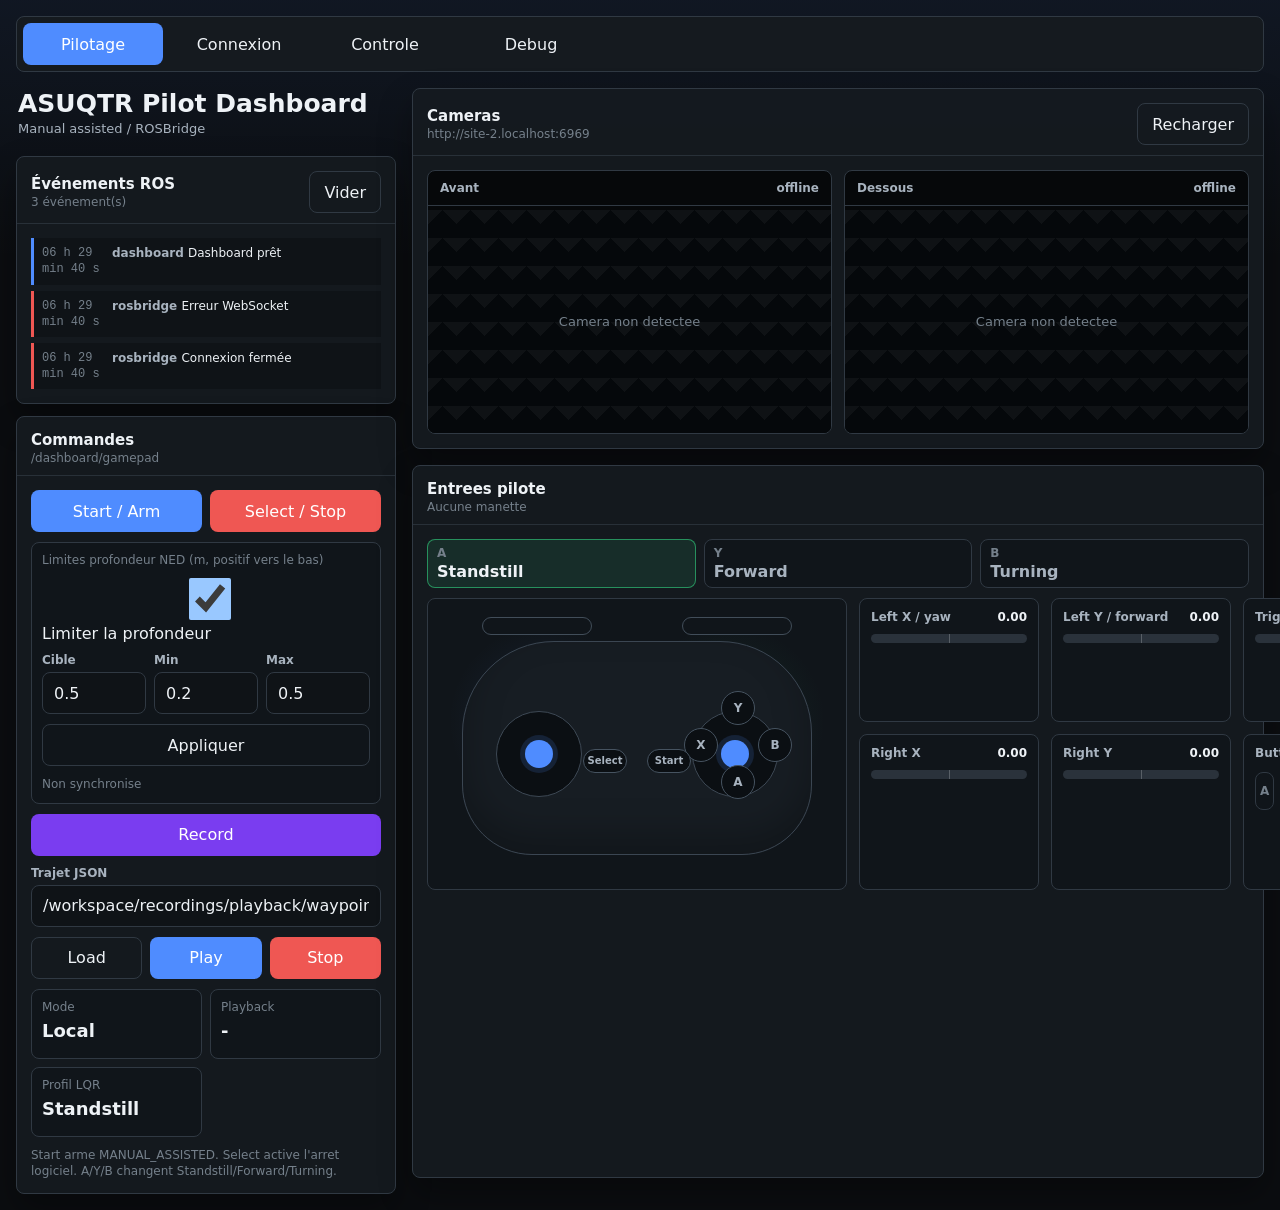
==== workspace/packages/sub_hardware/web/manual_assisted_dashboard.html @ 18030407 "Persist playback recordings outside tmp" ====
<!doctype html>
<html lang="fr">
<head>
  <meta charset="utf-8">
  <meta name="viewport" content="width=device-width, initial-scale=1">
  <title>ASUQTR Pilot Dashboard</title>
  <style>
    :root {
      color-scheme: dark;
      --bg: #0b0d10;
      --surface: #151a1f;
      --surface-2: #1d242b;
      --line: #303943;
      --text: #eef2f6;
      --muted: #a8b3bf;
      --quiet: #75808b;
      --blue: #4f8cff;
      --green: #31c67a;
      --amber: #f1b84b;
      --red: #ef5753;
      --shadow: 0 16px 34px rgba(0, 0, 0, 0.32);
      font-family: Inter, ui-sans-serif, system-ui, -apple-system, BlinkMacSystemFont, "Segoe UI", Arial, sans-serif;
      background: var(--bg);
      color: var(--text);
    }

    * {
      box-sizing: border-box;
    }

    body {
      min-height: 100vh;
      margin: 0;
      background:
        linear-gradient(180deg, rgba(79, 140, 255, 0.08), transparent 260px),
        var(--bg);
    }

    button,
    input {
      font: inherit;
    }

    button {
      min-height: 42px;
      border: 1px solid transparent;
      border-radius: 8px;
      padding: 0 14px;
      color: var(--text);
      background: var(--surface-2);
      cursor: pointer;
    }

    button:hover {
      border-color: #4b5967;
      background: #26303a;
    }

    button:disabled {
      cursor: not-allowed;
      opacity: 0.55;
    }

    .primary {
      background: var(--blue);
      color: #fff;
    }

    .primary:hover {
      border-color: #7aaaed;
      background: #659cff;
    }

    .danger {
      background: var(--red);
      color: #fff;
    }

    .danger:hover {
      border-color: #ffaaa7;
      background: #ff6864;
    }

    .recording {
      background: #7a3df0;
      color: #fff;
    }

    .recording:hover {
      border-color: #b79aff;
      background: #8752f3;
    }

    .recording.active {
      border-color: #ffd27a;
      background: var(--amber);
      color: #1b1303;
    }

    .ghost {
      background: transparent;
      border-color: var(--line);
    }

    input {
      width: 100%;
      min-height: 42px;
      border: 1px solid var(--line);
      border-radius: 8px;
      padding: 0 11px;
      color: var(--text);
      background: #0f1317;
      outline: none;
    }

    input:focus {
      border-color: var(--blue);
      box-shadow: 0 0 0 3px rgba(79, 140, 255, 0.18);
    }

    .app {
      display: grid;
      grid-template-columns: minmax(320px, 380px) minmax(0, 1fr);
      gap: 16px;
      min-height: 100vh;
      padding: 16px;
    }

    .tab-nav {
      grid-column: 1 / -1;
      display: flex;
      gap: 6px;
      padding: 6px;
      border: 1px solid var(--line);
      border-radius: 8px;
      background: var(--surface);
    }

    .tab-nav button {
      min-width: 140px;
      background: transparent;
    }

    .tab-nav button.active {
      background: var(--blue);
      color: #fff;
    }

    [data-dashboard-tab].tab-hidden {
      display: none;
    }

    .matrix-grid {
      display: grid;
      grid-template-columns: repeat(4, minmax(120px, 1fr));
      gap: 8px;
    }

    .matrix-grid .field input {
      min-height: 38px;
    }

    .segmented {
      display: grid;
      grid-template-columns: repeat(2, minmax(0, 1fr));
      gap: 4px;
      padding: 4px;
      border: 1px solid var(--line);
      border-radius: 8px;
      background: #0f1317;
    }

    .segmented.three {
      grid-template-columns: repeat(3, minmax(0, 1fr));
    }

    .segmented button {
      min-height: 38px;
      background: transparent;
    }

    .segmented button.active {
      background: var(--blue);
      color: #fff;
    }

    .sidebar,
    .main {
      min-width: 0;
    }

    .sidebar {
      display: grid;
      align-content: start;
      gap: 12px;
    }

    .main {
      display: grid;
      grid-template-rows: auto minmax(300px, 1fr) auto;
      gap: 16px;
    }

    .panel {
      border: 1px solid var(--line);
      border-radius: 8px;
      background: rgba(21, 26, 31, 0.94);
      box-shadow: var(--shadow);
    }

    .panel-header {
      display: flex;
      align-items: center;
      justify-content: space-between;
      gap: 12px;
      min-height: 54px;
      padding: 14px 14px 10px;
      border-bottom: 1px solid rgba(48, 57, 67, 0.72);
    }

    .panel-title {
      margin: 0;
      font-size: 15px;
      font-weight: 750;
      letter-spacing: 0;
    }

    .panel-kicker {
      margin: 2px 0 0;
      color: var(--quiet);
      font-size: 12px;
    }

    .panel-body {
      padding: 14px;
    }

    .brand {
      display: grid;
      gap: 4px;
      padding: 3px 2px 8px;
    }

    .brand h1 {
      margin: 0;
      font-size: 25px;
      line-height: 1.05;
      letter-spacing: 0;
    }

    .brand .sub {
      color: var(--muted);
      font-size: 13px;
    }

    .status-grid {
      display: grid;
      grid-template-columns: repeat(3, minmax(0, 1fr));
      gap: 8px;
    }

    .status-card {
      min-height: 76px;
      border: 1px solid var(--line);
      border-radius: 8px;
      padding: 10px;
      background: #10151a;
    }

    .status-label {
      color: var(--quiet);
      font-size: 12px;
    }

    .status-value {
      display: flex;
      align-items: center;
      gap: 8px;
      margin-top: 8px;
      font-size: 14px;
      font-weight: 720;
      min-width: 0;
    }

    .dot {
      width: 10px;
      height: 10px;
      flex: 0 0 auto;
      border-radius: 50%;
      background: var(--quiet);
      box-shadow: 0 0 0 4px rgba(117, 128, 139, 0.14);
    }

    .dot.ok {
      background: var(--green);
      box-shadow: 0 0 0 4px rgba(49, 198, 122, 0.15);
    }

    .dot.warn {
      background: var(--amber);
      box-shadow: 0 0 0 4px rgba(241, 184, 75, 0.15);
    }

    .dot.bad {
      background: var(--red);
      box-shadow: 0 0 0 4px rgba(239, 87, 83, 0.15);
    }

    .field-grid {
      display: grid;
      gap: 10px;
    }

    .field label {
      display: block;
      margin-bottom: 5px;
      color: var(--muted);
      font-size: 12px;
      font-weight: 680;
    }

    .button-row {
      display: grid;
      grid-template-columns: repeat(2, minmax(0, 1fr));
      gap: 8px;
    }

    .button-row.three {
      grid-template-columns: repeat(3, minmax(0, 1fr));
    }

    .readout-grid {
      display: grid;
      grid-template-columns: repeat(2, minmax(0, 1fr));
      gap: 8px;
    }

    .metric {
      min-height: 70px;
      border: 1px solid var(--line);
      border-radius: 8px;
      padding: 10px;
      background: #10151a;
    }

    .metric-label {
      color: var(--quiet);
      font-size: 12px;
    }

    .metric-value {
      margin-top: 6px;
      font-size: 18px;
      font-weight: 760;
      white-space: nowrap;
      overflow: hidden;
      text-overflow: ellipsis;
    }

    .profile-map {
      display: grid;
      grid-template-columns: repeat(3, minmax(0, 1fr));
      gap: 8px;
    }

    .pilot-profile-map {
      margin-bottom: 10px;
    }

    .profile-chip {
      border: 1px solid var(--line);
      border-radius: 8px;
      padding: 6px 9px;
      background: #10151a;
      color: var(--muted);
      font-weight: 720;
      min-height: 40px;
    }

    .profile-chip span {
      display: block;
      color: var(--quiet);
      font-size: 12px;
      font-weight: 680;
      margin-bottom: 2px;
    }

    .profile-chip.active {
      border-color: rgba(49, 198, 122, 0.65);
      background: rgba(49, 198, 122, 0.12);
      color: var(--text);
    }

    .telemetry-grid {
      display: grid;
      grid-template-columns: repeat(3, minmax(150px, 1fr));
      gap: 8px;
    }

    .telemetry-value {
      margin-top: 6px;
      font-family: ui-monospace, SFMono-Regular, Menlo, Consolas, monospace;
      font-size: 15px;
      font-weight: 720;
      white-space: nowrap;
    }

    .topic-table {
      width: 100%;
      border-collapse: collapse;
      font-size: 13px;
    }

    .topic-table th,
    .topic-table td {
      padding: 9px 8px;
      border-bottom: 1px solid var(--line);
      text-align: left;
    }

    .topic-table th {
      color: var(--quiet);
      font-size: 11px;
      font-weight: 700;
      text-transform: uppercase;
    }

    .topic-table td:last-child,
    .topic-table th:last-child {
      text-align: right;
    }

    .thruster-grid {
      display: grid;
      grid-template-columns: repeat(4, minmax(120px, 1fr));
      gap: 8px;
    }

    .thruster-value {
      color: var(--text);
      font-family: ui-monospace, SFMono-Regular, Menlo, Consolas, monospace;
      font-size: 16px;
      font-weight: 750;
    }

    .event-log {
      display: grid;
      gap: 6px;
      max-height: 280px;
      margin: 0;
      padding: 0;
      overflow-y: auto;
      list-style: none;
    }

    .event-item {
      display: grid;
      grid-template-columns: 62px minmax(0, 1fr);
      gap: 8px;
      padding: 7px 8px;
      border-left: 3px solid var(--line);
      background: #0f1317;
      font-size: 12px;
      line-height: 1.35;
    }

    .event-item.info {
      border-left-color: var(--blue);
    }

    .event-item.ok {
      border-left-color: var(--green);
    }

    .event-item.warn {
      border-left-color: var(--amber);
    }

    .event-item.error {
      border-left-color: var(--red);
    }

    .event-time {
      color: var(--quiet);
      font-family: ui-monospace, SFMono-Regular, Menlo, Consolas, monospace;
    }

    .event-source {
      color: var(--muted);
      font-weight: 700;
    }

    .camera-grid {
      display: grid;
      grid-template-columns: repeat(2, minmax(260px, 1fr));
      gap: 12px;
      min-height: 0;
    }

    .camera {
      position: relative;
      display: grid;
      grid-template-rows: auto auto;
      min-height: 0;
      border: 1px solid var(--line);
      border-radius: 8px;
      overflow: hidden;
      background: #06080a;
    }

    .camera-title {
      display: flex;
      align-items: center;
      justify-content: space-between;
      gap: 12px;
      padding: 10px 12px;
      border-bottom: 1px solid var(--line);
      color: var(--muted);
      font-size: 12px;
      font-weight: 700;
    }

    .camera img {
      display: block;
      width: 100%;
      height: auto;
      aspect-ratio: 16 / 9;
      object-fit: contain;
      object-position: center;
      background: #040608;
    }

    .camera.offline img {
      visibility: hidden;
    }

    .camera-placeholder {
      position: absolute;
      left: 0;
      right: 0;
      bottom: 0;
      top: 39px;
      display: none;
      place-items: center;
      padding: 18px;
      color: var(--quiet);
      text-align: center;
      font-size: 13px;
      background:
        linear-gradient(135deg, rgba(255, 255, 255, 0.04) 25%, transparent 25%),
        linear-gradient(225deg, rgba(255, 255, 255, 0.04) 25%, transparent 25%),
        #05080b;
      background-size: 28px 28px;
    }

    .camera.offline .camera-placeholder {
      display: grid;
    }

    .control-grid {
      display: grid;
      grid-template-columns: repeat(3, minmax(180px, 1fr));
      gap: 12px;
    }

    .pilot-layout {
      display: grid;
      grid-template-columns: minmax(310px, 420px) minmax(0, 1fr);
      gap: 12px;
      align-items: stretch;
    }

    .gamepad-visual {
      position: relative;
      min-height: 292px;
      border: 1px solid var(--line);
      border-radius: 8px;
      background:
        radial-gradient(circle at 28% 42%, rgba(79, 140, 255, 0.1), transparent 28%),
        radial-gradient(circle at 72% 42%, rgba(49, 198, 122, 0.1), transparent 28%),
        #10151a;
      overflow: hidden;
    }

    .gamepad-shell {
      position: absolute;
      inset: 42px 34px 34px;
      border: 1px solid #3b4652;
      border-radius: 92px 92px 70px 70px;
      background: #171d23;
      box-shadow: inset 0 -18px 36px rgba(0, 0, 0, 0.25);
    }

    .stick {
      position: absolute;
      width: 86px;
      height: 86px;
      border: 1px solid #3d4854;
      border-radius: 50%;
      background: #0b0f13;
    }

    .stick.left {
      left: 68px;
      top: 112px;
    }

    .stick.right {
      right: 68px;
      top: 112px;
    }

    .stick-dot {
      position: absolute;
      left: 50%;
      top: 50%;
      width: 28px;
      height: 28px;
      margin: -14px 0 0 -14px;
      border-radius: 50%;
      background: var(--blue);
      box-shadow: 0 0 0 5px rgba(79, 140, 255, 0.15);
      transform: translate(0, 0);
    }

    .trigger {
      position: absolute;
      top: 18px;
      width: 110px;
      height: 18px;
      border: 1px solid #414d59;
      border-radius: 999px;
      background: #10151a;
      overflow: hidden;
    }

    .trigger.left {
      left: 54px;
    }

    .trigger.right {
      right: 54px;
    }

    .trigger-fill {
      display: block;
      width: 0;
      height: 100%;
      background: var(--green);
    }

    .face-buttons {
      position: absolute;
      right: 54px;
      top: 92px;
      width: 108px;
      height: 108px;
    }

    .face-button,
    .small-button {
      position: absolute;
      display: grid;
      place-items: center;
      border: 1px solid #465360;
      border-radius: 50%;
      color: var(--muted);
      background: #0b0f13;
      font-size: 12px;
      font-weight: 760;
    }

    .face-button {
      width: 34px;
      height: 34px;
    }

    .face-button.active,
    .small-button.active {
      border-color: rgba(49, 198, 122, 0.8);
      color: #eafff3;
      background: rgba(49, 198, 122, 0.22);
    }

    .face-a { left: 37px; bottom: 0; }
    .face-b { right: 0; top: 37px; }
    .face-x { left: 0; top: 37px; }
    .face-y { left: 37px; top: 0; }

    .small-button {
      width: 44px;
      height: 24px;
      border-radius: 999px;
      font-size: 10px;
    }

    .small-button.select {
      left: calc(50% - 54px);
      top: 150px;
    }

    .small-button.start {
      left: calc(50% + 10px);
      top: 150px;
    }

    .axis-card {
      border: 1px solid var(--line);
      border-radius: 8px;
      padding: 11px;
      background: #10151a;
    }

    .axis-top {
      display: flex;
      justify-content: space-between;
      gap: 12px;
      color: var(--muted);
      font-size: 12px;
      font-weight: 680;
    }

    .axis-value {
      color: var(--text);
      font-variant-numeric: tabular-nums;
    }

    .bar {
      position: relative;
      height: 9px;
      margin-top: 10px;
      border-radius: 999px;
      background: #2a323b;
      overflow: hidden;
    }

    .bar::before {
      content: "";
      position: absolute;
      top: 0;
      bottom: 0;
      left: 50%;
      width: 1px;
      background: rgba(255, 255, 255, 0.22);
    }

    .bar-fill {
      position: absolute;
      top: 0;
      bottom: 0;
      left: 50%;
      width: 0;
      background: var(--blue);
      border-radius: 999px;
    }

    .button-map {
      display: grid;
      grid-template-columns: repeat(6, minmax(0, 1fr));
      gap: 8px;
      margin-top: 12px;
    }

    .pad-button {
      min-height: 38px;
      border: 1px solid var(--line);
      border-radius: 8px;
      display: grid;
      place-items: center;
      color: var(--quiet);
      background: #10151a;
      font-size: 12px;
      font-weight: 760;
    }

    .pad-button.active {
      border-color: rgba(49, 198, 122, 0.8);
      color: #dff9eb;
      background: rgba(49, 198, 122, 0.18);
    }

    .debug {
      max-height: 220px;
      margin: 0;
      padding: 12px;
      overflow: auto;
      border: 1px solid var(--line);
      border-radius: 8px;
      background: #090c0f;
      color: #cbd5df;
      font-size: 12px;
      line-height: 1.45;
    }

    .tiny {
      color: var(--quiet);
      font-size: 12px;
      line-height: 1.35;
    }

    @media (max-width: 1080px) {
      .app {
        grid-template-columns: 1fr;
      }

      .main {
        grid-template-rows: auto auto auto;
      }
    }

    @media (max-width: 760px) {
      .app {
        padding: 10px;
      }

      .status-grid,
      .camera-grid,
      .control-grid,
      .pilot-layout,
      .profile-map,
      .button-row,
      .button-row.three,
      .readout-grid,
      .matrix-grid,
      .telemetry-grid,
      .thruster-grid {
        grid-template-columns: 1fr;
      }

      .tab-nav {
        overflow-x: auto;
      }

      .tab-nav button {
        min-width: 110px;
      }

      .button-map {
        grid-template-columns: repeat(3, minmax(0, 1fr));
      }

      .brand h1 {
        font-size: 22px;
      }
    }
  </style>
</head>
<body>
  <main class="app">
    <nav class="tab-nav" aria-label="Dashboard views">
      <button class="active" type="button" data-tab-button="pilotage">Pilotage</button>
      <button type="button" data-tab-button="connection">Connexion</button>
      <button type="button" data-tab-button="control">Controle</button>
      <button type="button" data-tab-button="debug">Debug</button>
    </nav>
    <aside class="sidebar">
      <div class="brand">
        <h1>ASUQTR Pilot Dashboard</h1>
        <div class="sub">Manual assisted / ROSBridge</div>
      </div>

      <section class="panel">
        <div class="panel-header">
          <div>
            <h2 class="panel-title">Événements ROS</h2>
            <p class="panel-kicker" id="eventCount">0 événement</p>
          </div>
          <button id="clearEventsBtn" class="ghost" type="button">Vider</button>
        </div>
        <div class="panel-body">
          <ol id="eventLog" class="event-log" aria-live="polite"></ol>
        </div>
      </section>

      <section class="panel" data-dashboard-tab="pilotage">
        <div class="panel-header">
          <div>
            <h2 class="panel-title">Commandes</h2>
            <p class="panel-kicker">/dashboard/gamepad</p>
          </div>
        </div>
        <div class="panel-body field-grid">
          <div class="button-row">
            <button id="armBtn" class="primary" type="button">Start / Arm</button>
            <button id="stopBtn" class="danger" type="button">Select / Stop</button>
          </div>
          <div class="metric">
            <div class="metric-label">Limites profondeur NED (m, positif vers le bas)</div>
            <div class="field-grid" style="margin-top: 8px;">
              <label>
                <input id="depthLimitsEnabled" type="checkbox" checked>
                Limiter la profondeur
              </label>
              <div class="button-row three">
                <div class="field">
                  <label for="depthBaseTarget">Cible</label>
                  <input id="depthBaseTarget" type="number" min="-1" max="10" step="0.05" value="0.5">
                </div>
                <div class="field">
                  <label for="depthMinTarget">Min</label>
                  <input id="depthMinTarget" type="number" min="-1" max="10" step="0.05" value="0.2">
                </div>
                <div class="field">
                  <label for="depthMaxTarget">Max</label>
                  <input id="depthMaxTarget" type="number" min="-1" max="10" step="0.05" value="0.5">
                </div>
              </div>
              <button id="applyDepthLimitsBtn" class="ghost" type="button">Appliquer</button>
              <div id="depthLimitsStatus" class="tiny">Non synchronise</div>
            </div>
          </div>
          <button id="recordBtn" class="recording" type="button">Record</button>
          <div class="field">
            <label for="playbackPath">Trajet JSON</label>
            <input id="playbackPath" type="text" value="/workspace/recordings/playback/waypoints_latest.json" spellcheck="false">
          </div>
          <div class="button-row three">
            <button id="loadPlaybackBtn" class="ghost" type="button">Load</button>
            <button id="playPlaybackBtn" class="primary" type="button">Play</button>
            <button id="stopPlaybackBtn" class="danger" type="button">Stop</button>
          </div>
          <div class="readout-grid">
            <div class="metric">
              <div class="metric-label">Mode</div>
              <div id="modeMetric" class="metric-value">Local</div>
            </div>
            <div class="metric">
              <div class="metric-label">Playback</div>
              <div id="playbackMetric" class="metric-value">-</div>
            </div>
            <div class="metric">
              <div class="metric-label">Profil LQR</div>
              <div id="lqrProfileMetric" class="metric-value">Standstill</div>
            </div>
          </div>
          <div class="tiny">Start arme MANUAL_ASSISTED. Select active l'arret logiciel. A/Y/B changent Standstill/Forward/Turning.</div>
        </div>
      </section>

      <section class="panel tab-hidden" data-dashboard-tab="debug">
        <div class="panel-header">
          <div>
            <h2 class="panel-title">Sécurité</h2>
            <p class="panel-kicker">État reçu du sous-marin</p>
          </div>
        </div>
        <div class="panel-body field-grid">
          <div class="status-grid">
            <div class="status-card">
              <div class="status-label">PWM</div>
              <div class="status-value"><span id="debugPwmDot" class="dot warn"></span><span id="debugPwmState">Inconnu</span></div>
            </div>
            <div class="status-card">
              <div class="status-label">Mag 1</div>
              <div class="status-value"><span id="debugKillDot" class="dot warn"></span><span id="debugKillState">Inconnue</span></div>
            </div>
            <div class="status-card">
              <div class="status-label">Mag 2</div>
              <div class="status-value"><span id="debugMag2Dot" class="dot warn"></span><span id="debugMag2State">Inconnue</span></div>
            </div>
          </div>
          <div class="metric">
            <div class="metric-label">Playback</div>
            <div id="debugPlaybackState" class="metric-value">Aucun statut</div>
            <div id="debugPlaybackDetail" class="tiny" style="margin-top: 6px;">-</div>
          </div>
        </div>
      </section>
    </aside>

    <section class="main">
      <section class="panel tab-hidden" data-dashboard-tab="connection">
        <div class="panel-header">
          <div>
            <h2 class="panel-title">Liaisons</h2>
            <p class="panel-kicker" id="hostHint">Pret</p>
          </div>
        </div>
        <div class="panel-body field-grid">
          <div class="field">
            <label for="jetsonIp">Jetson / host</label>
            <input id="jetsonIp" value="192.168.0.10" autocomplete="off">
          </div>
          <div class="field">
            <label for="rosbridgeUrl">ROSBridge</label>
            <input id="rosbridgeUrl" value="ws://192.168.0.10:9090" autocomplete="off">
          </div>
          <div class="field">
            <label for="cameraUrl">Fallback cameras physiques</label>
            <input id="cameraUrl" value="http://192.168.0.10:6969" autocomplete="off">
          </div>
          <div class="button-row three">
            <button id="localBtn" class="ghost" type="button">Local</button>
            <button id="jetsonBtn" class="ghost" type="button">Jetson</button>
            <button id="connectBtn" class="primary" type="button">Connecter</button>
          </div>
        </div>
      </section>

      <section class="panel tab-hidden" data-dashboard-tab="connection">
        <div class="panel-header">
          <div>
            <h2 class="panel-title">Etat</h2>
            <p class="panel-kicker" id="publishRate">0 Hz</p>
          </div>
        </div>
        <div class="panel-body">
          <div class="status-grid">
            <div class="status-card">
              <div class="status-label">ROS</div>
              <div class="status-value"><span id="rosDot" class="dot bad"></span><span id="rosText">Hors ligne</span></div>
            </div>
            <div class="status-card">
              <div class="status-label">Gamepad</div>
              <div class="status-value"><span id="gamepadDot" class="dot bad"></span><span id="gamepadText">Absent</span></div>
            </div>
            <div class="status-card">
              <div class="status-label">Joy</div>
              <div class="status-value"><span id="pubDot" class="dot warn"></span><span id="pubText">En attente</span></div>
            </div>
          </div>
        </div>
      </section>

      <section class="panel" data-dashboard-tab="pilotage">
        <div class="panel-header">
          <div>
            <h2 class="panel-title">Cameras</h2>
            <p class="panel-kicker" id="cameraHint">Flux non charge</p>
          </div>
          <button id="reloadCamerasBtn" class="ghost" type="button">Recharger</button>
        </div>
        <div class="panel-body camera-grid">
          <article id="cam1Card" class="camera offline">
            <div class="camera-title"><span>Avant</span><span id="cam1State">-</span></div>
            <img id="cam1" alt="Camera avant">
            <div class="camera-placeholder">Camera non detectee</div>
          </article>
          <article id="cam2Card" class="camera offline">
            <div class="camera-title"><span>Dessous</span><span id="cam2State">-</span></div>
            <img id="cam2" alt="Camera dessous">
            <div class="camera-placeholder">Camera non detectee</div>
          </article>
        </div>
      </section>

      <section class="panel" data-dashboard-tab="pilotage">
        <div class="panel-header">
          <div>
            <h2 class="panel-title">Entrees pilote</h2>
            <p class="panel-kicker" id="gamepadName">Aucune manette</p>
          </div>
        </div>
        <div class="panel-body">
          <div class="profile-map pilot-profile-map">
            <div id="pilotProfileStandstill" class="profile-chip active"><span>A</span>Standstill</div>
            <div id="pilotProfileForward" class="profile-chip"><span>Y</span>Forward</div>
            <div id="pilotProfileTurning" class="profile-chip"><span>B</span>Turning</div>
          </div>
          <div class="pilot-layout">
            <div class="gamepad-visual" aria-label="Gamepad state">
              <div class="gamepad-shell"></div>
              <div class="trigger left"><span id="ltFill" class="trigger-fill"></span></div>
              <div class="trigger right"><span id="rtFill" class="trigger-fill"></span></div>
              <div class="stick left"><span id="leftStickDot" class="stick-dot"></span></div>
              <div class="stick right"><span id="rightStickDot" class="stick-dot"></span></div>
              <div class="face-buttons">
                <span id="faceA" class="face-button face-a">A</span>
                <span id="faceB" class="face-button face-b">B</span>
                <span id="faceX" class="face-button face-x">X</span>
                <span id="faceY" class="face-button face-y">Y</span>
              </div>
              <span id="smallSelect" class="small-button select">Select</span>
              <span id="smallStart" class="small-button start">Start</span>
            </div>

            <div class="control-grid">
              <div class="axis-card" data-axis-card="leftX">
                <div class="axis-top"><span>Left X / yaw</span><span class="axis-value" id="leftXValue">0.00</span></div>
                <div class="bar"><span class="bar-fill" id="leftXBar"></span></div>
              </div>
              <div class="axis-card" data-axis-card="leftY">
                <div class="axis-top"><span>Left Y / forward</span><span class="axis-value" id="leftYValue">0.00</span></div>
                <div class="bar"><span class="bar-fill" id="leftYBar"></span></div>
              </div>
              <div class="axis-card" data-axis-card="vertical">
                <div class="axis-top"><span>Triggers / depth</span><span class="axis-value" id="verticalValue">0.00</span></div>
                <div class="bar"><span class="bar-fill" id="verticalBar"></span></div>
              </div>
              <div class="axis-card" data-axis-card="rightX">
                <div class="axis-top"><span>Right X</span><span class="axis-value" id="rightXValue">0.00</span></div>
                <div class="bar"><span class="bar-fill" id="rightXBar"></span></div>
              </div>
              <div class="axis-card" data-axis-card="rightY">
                <div class="axis-top"><span>Right Y</span><span class="axis-value" id="rightYValue">0.00</span></div>
                <div class="bar"><span class="bar-fill" id="rightYBar"></span></div>
              </div>
              <div class="axis-card" data-axis-card="buttons">
                <div class="axis-top"><span>Buttons</span><span class="axis-value" id="buttonValue">0</span></div>
                <div class="button-map">
                  <span id="btnA" class="pad-button">A</span>
                  <span id="btnB" class="pad-button">B</span>
                  <span id="btnX" class="pad-button">X</span>
                  <span id="btnY" class="pad-button">Y</span>
                  <span id="btnSelect" class="pad-button">Select</span>
                  <span id="btnStart" class="pad-button">Start</span>
                </div>
              </div>
            </div>
          </div>
        </div>
      </section>

      <section class="panel tab-hidden" data-dashboard-tab="debug">
        <div class="panel-header">
          <div>
            <h2 class="panel-title">Santé des topics</h2>
            <p class="panel-kicker">Fréquence calculée dans ce navigateur</p>
          </div>
        </div>
        <div class="panel-body">
          <table class="topic-table">
            <thead><tr><th>Topic</th><th>État</th><th>Fréquence</th><th>Âge</th></tr></thead>
            <tbody>
              <tr><td>/odometry/filtered</td><td id="odomHealth">Attente</td><td id="odomRate">0 Hz</td><td id="odomAge">-</td></tr>
              <tr><td>/control/target</td><td id="controlTargetHealth">Attente</td><td id="controlTargetRate">0 Hz</td><td id="controlTargetAge">-</td></tr>
              <tr><td>/control/playback_target</td><td id="playbackTargetHealth">Attente</td><td id="playbackTargetRate">0 Hz</td><td id="playbackTargetAge">-</td></tr>
              <tr><td>/thruster_cmd</td><td id="thrusterHealth">Attente</td><td id="thrusterRate">0 Hz</td><td id="thrusterAge">-</td></tr>
              <tr><td>/playback/status</td><td id="playbackHealth">Attente</td><td id="playbackRate">0 Hz</td><td id="playbackAge">-</td></tr>
            </tbody>
          </table>
        </div>
      </section>

      <section class="panel tab-hidden" data-dashboard-tab="debug">
        <div class="panel-header">
          <div>
            <h2 class="panel-title">Odométrie EKF</h2>
            <p class="panel-kicker">/odometry/filtered</p>
          </div>
        </div>
        <div class="panel-body telemetry-grid">
          <div class="metric"><div class="metric-label">Position ENU</div><div id="debugPosition" class="telemetry-value">-</div></div>
          <div class="metric"><div class="metric-label">Roll / Pitch / Yaw</div><div id="debugOrientation" class="telemetry-value">-</div></div>
          <div class="metric"><div class="metric-label">Vitesse linéaire</div><div id="debugLinearVelocity" class="telemetry-value">-</div></div>
          <div class="metric"><div class="metric-label">Vitesse angulaire</div><div id="debugAngularVelocity" class="telemetry-value">-</div></div>
          <div class="metric"><div class="metric-label">Profondeur NED</div><div id="debugDepth" class="telemetry-value">-</div></div>
          <div class="metric"><div class="metric-label">Frame</div><div id="debugOdomFrame" class="telemetry-value">-</div></div>
        </div>
      </section>

      <section class="panel tab-hidden" data-dashboard-tab="debug">
        <div class="panel-header">
          <div>
            <h2 class="panel-title">Cible active et erreur</h2>
            <p class="panel-kicker">/control/target ou /control/playback_target</p>
          </div>
        </div>
        <div class="panel-body telemetry-grid">
          <div class="metric"><div class="metric-label">Source</div><div id="debugTargetSource" class="telemetry-value">-</div></div>
          <div class="metric"><div class="metric-label">Position cible</div><div id="debugTargetPosition" class="telemetry-value">-</div></div>
          <div class="metric"><div class="metric-label">Orientation cible</div><div id="debugTargetOrientation" class="telemetry-value">-</div></div>
          <div class="metric"><div class="metric-label">Erreur horizontale</div><div id="debugHorizontalError" class="telemetry-value">-</div></div>
          <div class="metric"><div class="metric-label">Erreur profondeur</div><div id="debugDepthError" class="telemetry-value">-</div></div>
          <div class="metric"><div class="metric-label">Erreur yaw</div><div id="debugYawError" class="telemetry-value">-</div></div>
        </div>
      </section>

      <section class="panel tab-hidden" data-dashboard-tab="debug">
        <div class="panel-header">
          <div>
            <h2 class="panel-title">Commandes thrusters</h2>
            <p class="panel-kicker">/thruster_cmd, efforts en N</p>
          </div>
          <div id="debugThrusterMax" class="tiny">Max: -</div>
        </div>
        <div id="debugThrusterGrid" class="panel-body thruster-grid"></div>
      </section>

      <section class="panel tab-hidden" data-dashboard-tab="debug">
        <div class="panel-header">
          <div>
            <h2 class="panel-title">Données brutes</h2>
            <p class="panel-kicker">Derniers messages reçus</p>
          </div>
          <button id="clearDebugBtn" class="ghost" type="button">Vider</button>
        </div>
        <div class="panel-body">
          <pre id="debug" class="debug">Waiting...</pre>
        </div>
      </section>

      <section class="panel tab-hidden" data-dashboard-tab="control">
        <div class="panel-header">
          <div>
            <h2 class="panel-title">Playback et LQR</h2>
            <p class="panel-kicker" id="controlSettingsStatus">Synchronisation en attente</p>
          </div>
        </div>
        <div class="panel-body field-grid">
          <div class="readout-grid">
            <div class="metric">
              <div class="metric-label">Reference playback</div>
              <div class="segmented" style="margin-top: 8px;">
                <button id="referenceBodyBtn" class="active" type="button">Body</button>
                <button id="referenceWorldBtn" type="button">World</button>
              </div>
            </div>
            <div class="metric">
              <div class="metric-label">Progression</div>
              <div class="segmented" style="margin-top: 8px;">
                <button id="progressionSetpointBtn" class="active" type="button">Setpoint</button>
                <button id="progressionTimestampBtn" type="button">Timestamp</button>
              </div>
            </div>
          </div>

          <div class="metric">
            <div class="metric-label">Tolérances playback</div>
            <div class="matrix-grid" style="margin-top: 8px;">
              <div class="field"><label for="positionTolerance">Horizontal (m)</label><input id="positionTolerance" type="number" min="0.01" step="0.01" value="0.15"></div>
              <div class="field"><label for="depthTolerance">Profondeur (m)</label><input id="depthTolerance" type="number" min="0.01" step="0.01" value="0.10"></div>
              <div class="field"><label for="angleTolerance">Orientation (deg)</label><input id="angleTolerance" type="number" min="1" step="1" value="10"></div>
              <div class="field"><label for="waypointTimeout">Timeout (s)</label><input id="waypointTimeout" type="number" min="1" step="1" value="8"></div>
            </div>
            <button id="applyPlaybackSettingsBtn" class="ghost" type="button" style="margin-top: 8px;">Appliquer les tolérances</button>
          </div>

          <div class="metric">
            <div class="metric-label">Profil LQR</div>
            <div class="segmented three" style="margin-top: 8px;">
              <button id="profileStandstillBtn" class="active" type="button">Standstill</button>
              <button id="profileForwardBtn" type="button">Forward</button>
              <button id="profileTurningBtn" type="button">Turning</button>
            </div>
            <div class="matrix-grid" style="margin-top: 8px;">
              <div class="field">
                <label for="profileTransitionSec">Transition Q/R (s)</label>
                <input id="profileTransitionSec" type="number" min="0" step="0.1" value="1.0">
              </div>
            </div>
            <div id="profileStatus" class="tiny" style="margin-top: 8px;">Changement lisse permis en temps reel.</div>
          </div>

          <div class="metric">
            <div class="metric-label">Matrice Q - coût des états</div>
            <div id="qMatrixFields" class="matrix-grid" style="margin-top: 8px;"></div>
          </div>
          <div class="metric">
            <div class="metric-label">Matrice R - coût des thrusters</div>
            <div id="rMatrixFields" class="matrix-grid" style="margin-top: 8px;"></div>
          </div>
          <div class="button-row">
            <button id="reloadMatricesBtn" class="ghost" type="button">Relire Q/R</button>
            <button id="applyMatricesBtn" class="primary" type="button">Appliquer Q/R</button>
          </div>
        </div>
      </section>
    </section>
  </main>

  <script>
    const joyTopic = "/dashboard/gamepad";
    const debugTopic = "/debug/manual_assisted";
    const playbackStatusTopic = "/playback/status";
    const rosoutTopic = "/rosout";
    const telemetryTopics = {
      odometry: "/odometry/filtered",
      controlTarget: "/control/target",
      playbackTarget: "/control/playback_target",
      thrusters: "/thruster_cmd",
      killSwitch: "/kill_switch",
      magneticSwitch2: "/magnetic_switch_2"
    };
    const unityCameraTopics = {
      front: "/unity/camera/front/compressed",
      bottom: "/unity/camera/bottom/compressed"
    };
    const unityCameraTimeoutMs = 2000;
    const publishPeriodMs = 50;
    const storageKey = "asuqtr.dashboard.settings";

    let ws = null;
    let publishTimer = null;
    let publishCount = 0;
    let lastPublishCount = 0;
    let lastJoy = null;
    let lastJoyAt = 0;
    let manualAssistedDebug = null;
    let selectedModeRequest = "Start envoye";
    let recordEnabled = false;
    let recordRequestPending = false;
    let playbackRequestPending = false;
    let playbackStatus = "-";
    let playbackReferenceMode = "body";
    let playbackProgressionMode = "setpoint";
    let playbackActive = false;
    let controlStopped = true;
    let disablePwmReceived = false;
    let killSwitchArmed = null;
    let magneticSwitch2Active = null;
    let latestPlaybackStatus = null;
    let previousPlaybackState = "";
    let eventSequence = 0;
    let lastRosoutSignature = "";
    let lastRosoutAt = 0;
    let depthParameterRequestsPending = 0;
    let depthParameterQueue = [];
    let physicalCamerasAvailable = false;
    let physicalCameraBase = "";
    const lastUnityFrameAt = { 1: 0, 2: 0 };
    const cameraSource = { 1: "offline", 2: "offline" };
    const telemetry = {
      odometry: { lastAt: 0, count: 0, rate: 0, message: null, staleMs: 750, healthState: "waiting" },
      controlTarget: { lastAt: 0, count: 0, rate: 0, message: null, staleMs: 1500, healthState: "waiting" },
      playbackTarget: { lastAt: 0, count: 0, rate: 0, message: null, staleMs: 1500, healthState: "waiting" },
      thrusters: { lastAt: 0, count: 0, rate: 0, message: null, staleMs: 1500, healthState: "waiting" },
      playback: { lastAt: 0, count: 0, rate: 0, message: null, staleMs: Infinity, healthState: "waiting" }
    };

    const el = {
      jetsonIp: document.getElementById("jetsonIp"),
      rosbridgeUrl: document.getElementById("rosbridgeUrl"),
      cameraUrl: document.getElementById("cameraUrl"),
      hostHint: document.getElementById("hostHint"),
      eventLog: document.getElementById("eventLog"),
      eventCount: document.getElementById("eventCount"),
      clearEventsBtn: document.getElementById("clearEventsBtn"),
      rosDot: document.getElementById("rosDot"),
      gamepadDot: document.getElementById("gamepadDot"),
      pubDot: document.getElementById("pubDot"),
      rosText: document.getElementById("rosText"),
      gamepadText: document.getElementById("gamepadText"),
      pubText: document.getElementById("pubText"),
      publishRate: document.getElementById("publishRate"),
      gamepadName: document.getElementById("gamepadName"),
      debug: document.getElementById("debug"),
      modeMetric: document.getElementById("modeMetric"),
      lqrProfileMetric: document.getElementById("lqrProfileMetric"),
      pilotProfileStandstill: document.getElementById("pilotProfileStandstill"),
      pilotProfileForward: document.getElementById("pilotProfileForward"),
      pilotProfileTurning: document.getElementById("pilotProfileTurning"),
      cameraHint: document.getElementById("cameraHint"),
      recordBtn: document.getElementById("recordBtn"),
      playbackPath: document.getElementById("playbackPath"),
      loadPlaybackBtn: document.getElementById("loadPlaybackBtn"),
      playPlaybackBtn: document.getElementById("playPlaybackBtn"),
      stopPlaybackBtn: document.getElementById("stopPlaybackBtn"),
      playbackMetric: document.getElementById("playbackMetric"),
      referenceBodyBtn: document.getElementById("referenceBodyBtn"),
      referenceWorldBtn: document.getElementById("referenceWorldBtn"),
      progressionSetpointBtn: document.getElementById("progressionSetpointBtn"),
      progressionTimestampBtn: document.getElementById("progressionTimestampBtn"),
      positionTolerance: document.getElementById("positionTolerance"),
      depthTolerance: document.getElementById("depthTolerance"),
      angleTolerance: document.getElementById("angleTolerance"),
      waypointTimeout: document.getElementById("waypointTimeout"),
      applyPlaybackSettingsBtn: document.getElementById("applyPlaybackSettingsBtn"),
      qMatrixFields: document.getElementById("qMatrixFields"),
      rMatrixFields: document.getElementById("rMatrixFields"),
      reloadMatricesBtn: document.getElementById("reloadMatricesBtn"),
      applyMatricesBtn: document.getElementById("applyMatricesBtn"),
      profileStandstillBtn: document.getElementById("profileStandstillBtn"),
      profileForwardBtn: document.getElementById("profileForwardBtn"),
      profileTurningBtn: document.getElementById("profileTurningBtn"),
      profileTransitionSec: document.getElementById("profileTransitionSec"),
      profileStatus: document.getElementById("profileStatus"),
      controlSettingsStatus: document.getElementById("controlSettingsStatus"),
      debugPwmDot: document.getElementById("debugPwmDot"),
      debugPwmState: document.getElementById("debugPwmState"),
      debugKillDot: document.getElementById("debugKillDot"),
      debugKillState: document.getElementById("debugKillState"),
      debugMag2Dot: document.getElementById("debugMag2Dot"),
      debugMag2State: document.getElementById("debugMag2State"),
      debugPlaybackState: document.getElementById("debugPlaybackState"),
      debugPlaybackDetail: document.getElementById("debugPlaybackDetail"),
      debugPosition: document.getElementById("debugPosition"),
      debugOrientation: document.getElementById("debugOrientation"),
      debugLinearVelocity: document.getElementById("debugLinearVelocity"),
      debugAngularVelocity: document.getElementById("debugAngularVelocity"),
      debugDepth: document.getElementById("debugDepth"),
      debugOdomFrame: document.getElementById("debugOdomFrame"),
      debugTargetSource: document.getElementById("debugTargetSource"),
      debugTargetPosition: document.getElementById("debugTargetPosition"),
      debugTargetOrientation: document.getElementById("debugTargetOrientation"),
      debugHorizontalError: document.getElementById("debugHorizontalError"),
      debugDepthError: document.getElementById("debugDepthError"),
      debugYawError: document.getElementById("debugYawError"),
      debugThrusterGrid: document.getElementById("debugThrusterGrid"),
      debugThrusterMax: document.getElementById("debugThrusterMax"),
      depthLimitsEnabled: document.getElementById("depthLimitsEnabled"),
      depthBaseTarget: document.getElementById("depthBaseTarget"),
      depthMinTarget: document.getElementById("depthMinTarget"),
      depthMaxTarget: document.getElementById("depthMaxTarget"),
      applyDepthLimitsBtn: document.getElementById("applyDepthLimitsBtn"),
      depthLimitsStatus: document.getElementById("depthLimitsStatus"),
      cam1Card: document.getElementById("cam1Card"),
      cam2Card: document.getElementById("cam2Card"),
      cam1: document.getElementById("cam1"),
      cam2: document.getElementById("cam2"),
      cam1State: document.getElementById("cam1State"),
      cam2State: document.getElementById("cam2State"),
      leftStickDot: document.getElementById("leftStickDot"),
      rightStickDot: document.getElementById("rightStickDot"),
      ltFill: document.getElementById("ltFill"),
      rtFill: document.getElementById("rtFill")
    };

    const qLabels = ["X", "Y", "Z", "Roll", "Pitch", "Yaw", "Vx", "Vy", "Vz", "P", "Q", "R"];
    const rLabels = ["Thruster 1", "Thruster 2", "Thruster 3", "Thruster 4", "Thruster 5", "Thruster 6", "Thruster 7", "Thruster 8"];
    const qInputs = [];
    const rInputs = [];
    const thrusterDebugValues = [];

    function buildMatrixFields(container, labels, inputs) {
      labels.forEach((label, index) => {
        const field = document.createElement("div");
        field.className = "field";
        const fieldLabel = document.createElement("label");
        fieldLabel.textContent = label;
        const input = document.createElement("input");
        input.type = "number";
        input.min = "0";
        input.step = "0.0001";
        input.dataset.matrixIndex = String(index);
        field.append(fieldLabel, input);
        container.appendChild(field);
        inputs.push(input);
      });
    }

    buildMatrixFields(el.qMatrixFields, qLabels, qInputs);
    buildMatrixFields(el.rMatrixFields, rLabels, rInputs);

    rLabels.forEach((label) => {
      const metric = document.createElement("div");
      metric.className = "metric";
      const metricLabel = document.createElement("div");
      metricLabel.className = "metric-label";
      metricLabel.textContent = label;
      const value = document.createElement("div");
      value.className = "thruster-value";
      value.textContent = "-";
      metric.append(metricLabel, value);
      el.debugThrusterGrid.appendChild(metric);
      thrusterDebugValues.push(value);
    });

    const axisEls = {
      leftX: { value: document.getElementById("leftXValue"), bar: document.getElementById("leftXBar") },
      leftY: { value: document.getElementById("leftYValue"), bar: document.getElementById("leftYBar") },
      vertical: { value: document.getElementById("verticalValue"), bar: document.getElementById("verticalBar") },
      rightX: { value: document.getElementById("rightXValue"), bar: document.getElementById("rightXBar") },
      rightY: { value: document.getElementById("rightYValue"), bar: document.getElementById("rightYBar") }
    };

    const buttonEls = {
      0: document.getElementById("btnA"),
      1: document.getElementById("btnB"),
      2: document.getElementById("btnX"),
      3: document.getElementById("btnY"),
      6: document.getElementById("btnSelect"),
      7: document.getElementById("btnStart")
    };

    const faceButtonEls = {
      0: document.getElementById("faceA"),
      1: document.getElementById("faceB"),
      2: document.getElementById("faceX"),
      3: document.getElementById("faceY"),
      6: document.getElementById("smallSelect"),
      7: document.getElementById("smallStart")
    };

    function setDot(dot, status) {
      dot.className = "dot " + status;
    }

    function clamp(value, min, max) {
      return Math.min(max, Math.max(min, value));
    }

    function nowStamp() {
      const ms = Date.now();
      return {
        sec: Math.floor(ms / 1000),
        nanosec: (ms % 1000) * 1000000
      };
    }

    function loadSettings() {
      try {
        const settings = JSON.parse(localStorage.getItem(storageKey) || "{}");
        if (settings.jetsonIp) el.jetsonIp.value = settings.jetsonIp;
        if (settings.rosbridgeUrl) el.rosbridgeUrl.value = settings.rosbridgeUrl;
        if (settings.cameraUrl) el.cameraUrl.value = settings.cameraUrl;
        if (settings.playbackPath) el.playbackPath.value = settings.playbackPath;
        if (settings.playbackReferenceMode) playbackReferenceMode = settings.playbackReferenceMode;
        if (settings.playbackProgressionMode) playbackProgressionMode = settings.playbackProgressionMode;
      } catch (error) {
        console.warn("Could not load dashboard settings", error);
      }
    }

    function saveSettings() {
      const settings = {
        jetsonIp: el.jetsonIp.value.trim(),
        rosbridgeUrl: el.rosbridgeUrl.value.trim(),
        cameraUrl: el.cameraUrl.value.trim(),
        playbackPath: el.playbackPath.value.trim(),
        playbackReferenceMode,
        playbackProgressionMode
      };
      try {
        localStorage.setItem(storageKey, JSON.stringify(settings));
      } catch (error) {
        console.warn("Could not save dashboard settings", error);
      }
    }

    function applyHost(host) {
      const cleanHost = host.trim();
      el.jetsonIp.value = cleanHost;
      el.rosbridgeUrl.value = "ws://" + cleanHost + ":9090";
      el.cameraUrl.value = "http://" + cleanHost + ":6969";
      saveSettings();
    }

    function normalizedUrls() {
      const ip = el.jetsonIp.value.trim() || "127.0.0.1";
      const rosUrl = el.rosbridgeUrl.value.trim() || "ws://" + ip + ":9090";
      const camBase = el.cameraUrl.value.trim() || "http://" + ip + ":6969";
      el.rosbridgeUrl.value = rosUrl;
      el.cameraUrl.value = camBase;
      return { ip, rosUrl, camBase };
    }

    function send(obj) {
      if (!ws || ws.readyState !== WebSocket.OPEN) {
        return false;
      }
      ws.send(JSON.stringify(obj));
      return true;
    }

    function addEvent(level, source, message) {
      if (!el.eventLog || !message) return;
      const item = document.createElement("li");
      item.className = "event-item " + level;
      item.dataset.sequence = String(++eventSequence);

      const time = document.createElement("span");
      time.className = "event-time";
      time.textContent = new Date().toLocaleTimeString("fr-CA", {
        hour: "2-digit",
        minute: "2-digit",
        second: "2-digit",
        hour12: false
      });

      const content = document.createElement("span");
      const sourceLabel = document.createElement("span");
      sourceLabel.className = "event-source";
      sourceLabel.textContent = source + " ";
      content.append(sourceLabel, document.createTextNode(message));
      item.append(time, content);
      el.eventLog.appendChild(item);

      while (el.eventLog.children.length > 120) {
        el.eventLog.firstElementChild.remove();
      }
      el.eventCount.textContent = el.eventLog.children.length + " événement(s)";
      el.eventLog.scrollTop = el.eventLog.scrollHeight;
    }

    function rosoutLevel(level) {
      if (level >= 50) return "error";
      if (level >= 30) return "warn";
      return "info";
    }

    function handleRosout(msg) {
      if (!msg || !msg.msg) return;
      const source = String(msg.name || "rosout").replace(/^\//, "");
      const monitored = [
        "control_node",
        "playback_node",
        "gpio_node",
        "actuator_node",
        "rosbridge"
      ].some((name) => source.includes(name));
      if (!monitored && Number(msg.level || 0) < 30) return;

      const signature = source + "|" + msg.level + "|" + msg.msg;
      const now = Date.now();
      if (signature === lastRosoutSignature && now - lastRosoutAt < 1000) return;
      lastRosoutSignature = signature;
      lastRosoutAt = now;
      addEvent(rosoutLevel(Number(msg.level || 0)), source, String(msg.msg));
    }

    function subscribe(topic, type, options = {}) {
      const subscribed = send({
        op: "subscribe",
        topic,
        type,
        queue_length: options.queueLength || 1,
        ...(options.throttleRate ? { throttle_rate: options.throttleRate } : {})
      });
      if (subscribed && topic !== rosoutTopic) {
        addEvent("info", "dashboard", "Subscription demandée: " + topic);
      }
    }

    function advertiseJoy() {
      const advertised = send({
        op: "advertise",
        topic: joyTopic,
        type: "sensor_msgs/msg/Joy"
      });
      if (advertised) addEvent("ok", "dashboard", "Publisher prêt: " + joyTopic);
      subscribe(debugTopic, "std_msgs/msg/Float64MultiArray", { throttleRate: 120 });
      subscribe(
        unityCameraTopics.front,
        "sensor_msgs/msg/CompressedImage",
        { throttleRate: 100 }
      );
      subscribe(
        playbackStatusTopic,
        "sub_interfaces/msg/PlaybackStatus",
        { throttleRate: 100 }
      );
      subscribe("/disable_pwm", "std_msgs/msg/Bool");
      subscribe(rosoutTopic, "rcl_interfaces/msg/Log");
      subscribe(telemetryTopics.odometry, "nav_msgs/msg/Odometry");
      subscribe(telemetryTopics.controlTarget, "sub_interfaces/msg/ControlTarget");
      subscribe(telemetryTopics.playbackTarget, "sub_interfaces/msg/ControlTarget");
      subscribe(telemetryTopics.thrusters, "sub_interfaces/msg/ThrusterCommand");
      subscribe(telemetryTopics.killSwitch, "std_msgs/msg/Bool");
      subscribe(telemetryTopics.magneticSwitch2, "std_msgs/msg/Bool");
      requestDepthParameters();
      requestPlaybackParameters();
      requestControlParameters();
      subscribe(
        unityCameraTopics.bottom,
        "sensor_msgs/msg/CompressedImage",
        { throttleRate: 100 }
      );
    }

    function connect() {
      const { rosUrl, camBase } = normalizedUrls();
      saveSettings();
      reloadCameras(camBase);

      if (ws) {
        ws.onopen = null;
        ws.onclose = null;
        ws.onerror = null;
        ws.onmessage = null;
        ws.close();
      }

      el.hostHint.textContent = rosUrl;
      el.rosText.textContent = "Connexion...";
      setDot(el.rosDot, "warn");

      ws = new WebSocket(rosUrl);
      ws.onopen = () => {
        setDot(el.rosDot, "ok");
        el.rosText.textContent = "Connecte";
        addEvent("ok", "rosbridge", "Connexion établie: " + rosUrl);
        advertiseJoy();
      };
      ws.onclose = () => {
        setDot(el.rosDot, "bad");
        setDot(el.pubDot, "warn");
        el.rosText.textContent = "Hors ligne";
        el.pubText.textContent = "En attente";
        addEvent("error", "rosbridge", "Connexion fermée");
      };
      ws.onerror = () => {
        setDot(el.rosDot, "bad");
        el.rosText.textContent = "Erreur";
        addEvent("error", "rosbridge", "Erreur WebSocket");
      };
      ws.onmessage = (event) => {
        try {
          const data = JSON.parse(event.data);
          if (data.topic === debugTopic) {
            manualAssistedDebug = data.msg;
          } else if (data.topic === unityCameraTopics.front) {
            displayUnityCameraFrame(1, data.msg);
          } else if (data.topic === unityCameraTopics.bottom) {
            displayUnityCameraFrame(2, data.msg);
          } else if (data.topic === playbackStatusTopic) {
            markTelemetry("playback", data.msg);
            handlePlaybackStatus(data.msg);
          } else if (data.topic === "/disable_pwm") {
            const previousStopped = controlStopped;
            const hadState = disablePwmReceived;
            disablePwmReceived = true;
            controlStopped = Boolean(data.msg && data.msg.data);
            if (controlStopped && recordEnabled) {
              recordEnabled = false;
              recordRequestPending = false;
              updateRecordButton();
            }
            if (!hadState || previousStopped !== controlStopped) {
              addEvent(
                controlStopped ? "error" : "ok",
                "PWM",
                controlStopped ? "PWM désactivés" : "PWM activés"
              );
            }
            updateControlLocks();
          } else if (data.topic === telemetryTopics.killSwitch) {
            const previousKillState = killSwitchArmed;
            killSwitchArmed = Boolean(data.msg && data.msg.data);
            if (previousKillState !== killSwitchArmed) {
              addEvent(
                killSwitchArmed ? "ok" : "error",
                "Mag 1",
                killSwitchArmed ? "Killswitch armée" : "Killswitch retirée"
              );
            }
          } else if (data.topic === telemetryTopics.magneticSwitch2) {
            const previousMag2State = magneticSwitch2Active;
            magneticSwitch2Active = Boolean(data.msg && data.msg.data);
            if (previousMag2State !== magneticSwitch2Active) {
              addEvent(
                magneticSwitch2Active ? "ok" : "info",
                "Mag 2",
                magneticSwitch2Active ? "Déclencheur activé" : "Déclencheur relâché"
              );
            }
          } else if (data.topic === telemetryTopics.odometry) {
            markTelemetry("odometry", data.msg);
          } else if (data.topic === telemetryTopics.controlTarget) {
            markTelemetry("controlTarget", data.msg);
          } else if (data.topic === telemetryTopics.playbackTarget) {
            markTelemetry("playbackTarget", data.msg);
          } else if (data.topic === telemetryTopics.thrusters) {
            markTelemetry("thrusters", data.msg);
          } else if (data.op === "service_response" && data.service === "/control_node/get_parameters") {
            if (String(data.id || "").startsWith("depth-")) handleDepthParameters(data);
            if (String(data.id || "").startsWith("control-settings-")) handleControlParameters(data);
          } else if (data.op === "service_response" && data.service === "/playback_node/get_parameters") {
            handlePlaybackParameters(data);
          } else if (data.op === "service_response" && data.service === "/control_node/set_parameters") {
            if (String(data.id || "").startsWith("depth-")) handleDepthParameterResult(data);
            if (String(data.id || "").startsWith("profile-")) handleProfileResult(data);
          } else if (data.op === "service_response" && data.service === "/control_node/set_parameters_atomically") {
            handleMatrixResult(data);
          } else if (data.op === "service_response" && data.service === "/playback_node/set_parameters") {
            handlePlaybackSettingsResult(data);
          } else if (data.op === "service_response" && data.service === "/playback_recording") {
            recordRequestPending = false;
            if (data.result === false || !data.values || !data.values.success) {
              recordEnabled = !recordEnabled;
              console.warn("Playback recording service rejected the request", data);
              addEvent("error", "record", "Commande Record refusée");
            } else {
              addEvent(
                recordEnabled ? "ok" : "info",
                "record",
                recordEnabled ? "Enregistrement démarré" : "Enregistrement sauvegardé"
              );
            }
            updateRecordButton();
          } else if (data.op === "service_response" && data.service === "/playback_command") {
            playbackRequestPending = false;
            if (data.result === false || !data.values || !data.values.success) {
              playbackStatus = "Erreur";
              console.warn("Playback command failed", data);
            } else {
              const count = data.values.waypoint_count || 0;
              playbackStatus = count + " pts";
            }
            if (data.values && data.values.message) {
              console.info(data.values.message);
              addEvent(
                data.values.success ? "ok" : "error",
                "playback",
                String(data.values.message)
              );
            }
            updatePlaybackButtons();
          } else if (data.op === "status") {
            addEvent(
              data.level === "error" ? "error" : "info",
              "rosbridge",
              String(data.msg || data.id || "Statut reçu")
            );
          } else if (data.topic === rosoutTopic) {
            handleRosout(data.msg);
          }
        } catch (error) {
          console.warn("Invalid rosbridge message", error);
        }
      };
    }

    async function reloadCameras(baseUrl) {
      const camBase = baseUrl || normalizedUrls().camBase;
      const stamp = Date.now();
      physicalCameraBase = camBase;
      physicalCamerasAvailable = false;
      setCameraState(1, "loading");
      setCameraState(2, "loading");
      el.cam1State.textContent = "loading";
      el.cam2State.textContent = "loading";
      el.cameraHint.textContent = camBase;

      try {
        const response = await fetch(camBase + "/health?t=" + stamp, { cache: "no-store" });
        const health = await response.json();
        if (health.physical_cameras === false) {
          if (!hasRecentUnityFrame(1)) el.cam1.removeAttribute("src");
          if (!hasRecentUnityFrame(2)) el.cam2.removeAttribute("src");
          if (!hasRecentUnityFrame(1)) setCameraState(1, "Unity attendu");
          if (!hasRecentUnityFrame(2)) setCameraState(2, "Unity attendu");
          el.cameraHint.textContent = "Cameras physiques desactivees en simulation";
          return;
        }
        physicalCamerasAvailable = true;
      } catch (error) {
        console.warn("Camera health check failed; trying MJPEG streams", error);
        physicalCamerasAvailable = true;
      }

      loadPhysicalCamera(1, stamp);
      loadPhysicalCamera(2, stamp);
    }

    function compressedImageDataUri(msg) {
      if (!msg || !msg.data) return null;
      let base64 = msg.data;
      if (Array.isArray(base64)) {
        let binary = "";
        const chunkSize = 8192;
        for (let offset = 0; offset < base64.length; offset += chunkSize) {
          binary += String.fromCharCode(...base64.slice(offset, offset + chunkSize));
        }
        base64 = btoa(binary);
      }
      if (typeof base64 !== "string" || base64.length === 0) return null;
      const format = String(msg.format || "jpeg").toLowerCase();
      const mime = format.includes("png") ? "image/png" : "image/jpeg";
      return "data:" + mime + ";base64," + base64;
    }

    function displayUnityCameraFrame(cameraIndex, msg) {
      const uri = compressedImageDataUri(msg);
      if (!uri) return;
      const image = cameraIndex === 1 ? el.cam1 : el.cam2;
      lastUnityFrameAt[cameraIndex] = Date.now();
      cameraSource[cameraIndex] = "unity";
      image.src = uri;
      setCameraState(cameraIndex, "UNITY");
      el.cameraHint.textContent = "Flux Unity via ROSBridge";
    }

    function hasRecentUnityFrame(cameraIndex) {
      return Date.now() - lastUnityFrameAt[cameraIndex] <= unityCameraTimeoutMs;
    }

    function loadPhysicalCamera(cameraIndex, stamp) {
      if (!physicalCamerasAvailable || hasRecentUnityFrame(cameraIndex)) return;
      const image = cameraIndex === 1 ? el.cam1 : el.cam2;
      cameraSource[cameraIndex] = "physical";
      image.src = physicalCameraBase + "/video_feed" + cameraIndex + "?t=" + (stamp || Date.now());
      setCameraState(cameraIndex, "PHYSIQUE");
    }

    function updateCameraSources() {
      for (const cameraIndex of [1, 2]) {
        if (hasRecentUnityFrame(cameraIndex)) continue;
        if (cameraSource[cameraIndex] === "unity") {
          cameraSource[cameraIndex] = "offline";
          if (physicalCamerasAvailable) {
            loadPhysicalCamera(cameraIndex);
          } else {
            const image = cameraIndex === 1 ? el.cam1 : el.cam2;
            image.removeAttribute("src");
            setCameraState(cameraIndex, "Unity attendu");
          }
        }
      }
    }

    function setCameraState(cameraIndex, state) {
      const card = cameraIndex === 1 ? el.cam1Card : el.cam2Card;
      const label = cameraIndex === 1 ? el.cam1State : el.cam2State;
      label.textContent = state;
      card.classList.toggle(
        "offline",
        state !== "UNITY" && state !== "PHYSIQUE" && state !== "loading"
      );
    }

    function requestDepthParameters() {
      send({
        op: "call_service",
        id: "depth-parameters-get-" + Date.now(),
        service: "/control_node/get_parameters",
        type: "rcl_interfaces/srv/GetParameters",
        args: {
          names: [
            "manual_assisted.depth_limits_enabled",
            "manual_assisted.default_depth_target",
            "manual_assisted.min_depth_target",
            "manual_assisted.max_depth_target"
          ]
        }
      });
    }

    function requestPlaybackParameters() {
      send({
        op: "call_service",
        id: "playback-settings-get-" + Date.now(),
        service: "/playback_node/get_parameters",
        type: "rcl_interfaces/srv/GetParameters",
        args: {
          names: [
            "position_tolerance",
            "depth_tolerance",
            "angle_tolerance_deg",
            "waypoint_timeout_sec"
          ]
        }
      });
    }

    function handlePlaybackParameters(response) {
      const values = response.values && response.values.values;
      if (!values || values.length < 4) return;
      el.positionTolerance.value = Number(values[0].double_value).toFixed(2);
      el.depthTolerance.value = Number(values[1].double_value).toFixed(2);
      el.angleTolerance.value = Number(values[2].double_value).toFixed(1);
      el.waypointTimeout.value = Number(values[3].double_value).toFixed(1);
    }

    function applyPlaybackSettings() {
      const values = [
        Number(el.positionTolerance.value),
        Number(el.depthTolerance.value),
        Number(el.angleTolerance.value),
        Number(el.waypointTimeout.value)
      ];
      if (!values.every(Number.isFinite) || values.some((value) => value <= 0)) {
        el.controlSettingsStatus.textContent = "Tolérances invalides";
        return;
      }
      send({
        op: "call_service",
        id: "playback-settings-set-" + Date.now(),
        service: "/playback_node/set_parameters",
        type: "rcl_interfaces/srv/SetParameters",
        args: {
          parameters: [
            doubleParameter("position_tolerance", values[0]),
            doubleParameter("depth_tolerance", values[1]),
            doubleParameter("angle_tolerance_deg", values[2]),
            doubleParameter("waypoint_timeout_sec", values[3])
          ]
        }
      });
      el.controlSettingsStatus.textContent = "Application des tolérances...";
    }

    function handlePlaybackSettingsResult(response) {
      const results = response.values && response.values.results;
      const failed = !results || results.some((result) => !result.successful);
      el.controlSettingsStatus.textContent = failed ? "Erreur paramètres playback" : "Tolérances appliquées";
    }

    function requestControlParameters() {
      send({
        op: "call_service",
        id: "control-settings-get-" + Date.now(),
        service: "/control_node/get_parameters",
        type: "rcl_interfaces/srv/GetParameters",
        args: {
          names: [
            "state_cost_matrix",
            "thruster_cost_matrix",
            "lqr_profile",
            "lqr_profile_transition_sec",
            "lqr_profiles.forward_tuned",
            "lqr_profiles.turning_tuned"
          ]
        }
      });
    }

    function handleControlParameters(response) {
      const values = response.values && response.values.values;
      if (!values || values.length < 6) return;
      const qValues = values[0].double_array_value || [];
      const rValues = values[1].double_array_value || [];
      qInputs.forEach((input, index) => { input.value = Number(qValues[index] || 0).toFixed(4); });
      rInputs.forEach((input, index) => { input.value = Number(rValues[index] || 0).toFixed(4); });
      const profile = values[2].string_value || "standstill";
      el.profileTransitionSec.value = Number(values[3].double_value || 0).toFixed(1);
      updateProfileButtons(profile);
      el.controlSettingsStatus.textContent = "Paramètres synchronisés";
    }

    function applyMatrices() {
      const qValues = qInputs.map((input) => Number(input.value));
      const rValues = rInputs.map((input) => Number(input.value));
      if (
        !qValues.every((value) => Number.isFinite(value) && value >= 0)
        || !rValues.every((value) => Number.isFinite(value) && value > 0)
      ) {
        el.controlSettingsStatus.textContent = "Q doit être >= 0 et R > 0";
        return;
      }
      send({
        op: "call_service",
        id: "matrix-set-" + Date.now(),
        service: "/control_node/set_parameters_atomically",
        type: "rcl_interfaces/srv/SetParametersAtomically",
        args: {
          parameters: [
            doubleArrayParameter("state_cost_matrix", qValues),
            doubleArrayParameter("thruster_cost_matrix", rValues)
          ]
        }
      });
      el.controlSettingsStatus.textContent = "Application atomique Q/R...";
    }

    function handleMatrixResult(response) {
      const result = response.values && response.values.result;
      const failed = !result || !result.successful;
      el.controlSettingsStatus.textContent = failed ? "Q/R refusées" : "Q/R appliquées";
      if (!failed) requestControlParameters();
    }

    function selectProfile(profile) {
      const transitionSec = Math.max(0, Number(el.profileTransitionSec.value || 0));
      send({
        op: "call_service",
        id: "profile-set-" + Date.now(),
        service: "/control_node/set_parameters",
        type: "rcl_interfaces/srv/SetParameters",
        args: {
          parameters: [
            doubleParameter("lqr_profile_transition_sec", transitionSec),
            stringParameter("lqr_profile", profile)
          ]
        }
      });
      el.profileStatus.textContent = "Transition vers " + profile + "...";
    }

    function handleProfileResult(response) {
      const results = response.values && response.values.results;
      const failure = results && results.find((result) => !result.successful);
      el.profileStatus.textContent = failure ? failure.reason : "Profil appliqué";
      if (!failure) requestControlParameters();
    }

    function updateProfileButtons(profile) {
      el.profileStandstillBtn.classList.toggle("active", profile === "standstill");
      el.profileForwardBtn.classList.toggle("active", profile === "forward");
      el.profileTurningBtn.classList.toggle("active", profile === "turning");
      el.lqrProfileMetric.textContent = lqrProfileLabel(profile);
      el.pilotProfileStandstill.classList.toggle("active", profile === "standstill");
      el.pilotProfileForward.classList.toggle("active", profile === "forward");
      el.pilotProfileTurning.classList.toggle("active", profile === "turning");
    }

    function lqrProfileLabel(profile) {
      if (profile === "forward") return "Forward";
      if (profile === "turning") return "Turning";
      return "Standstill";
    }

    function doubleParameter(name, value) {
      return { name, value: { type: 3, double_value: Number(value) } };
    }

    function doubleArrayParameter(name, values) {
      return { name, value: { type: 8, double_array_value: values.map(Number) } };
    }

    function stringParameter(name, value) {
      return { name, value: { type: 4, string_value: String(value) } };
    }

    function handleDepthParameters(response) {
      const values = response.values && response.values.values;
      if (!values || values.length < 4) return;
      el.depthLimitsEnabled.checked = Boolean(values[0].bool_value);
      el.depthBaseTarget.value = Number(values[1].double_value).toFixed(2);
      el.depthMinTarget.value = Number(values[2].double_value).toFixed(2);
      el.depthMaxTarget.value = Number(values[3].double_value).toFixed(2);
      el.depthLimitsStatus.textContent = el.depthLimitsEnabled.checked
        ? "Actif : " + el.depthMinTarget.value + " a " + el.depthMaxTarget.value + " m"
        : "Desactive";
    }

    function setControlParameter(name, type, value) {
      const parameterValue = { type };
      if (type === 1) parameterValue.bool_value = Boolean(value);
      if (type === 3) parameterValue.double_value = Number(value);
      return send({
        op: "call_service",
        id: "depth-parameter-set-" + name + "-" + Date.now(),
        service: "/control_node/set_parameters",
        type: "rcl_interfaces/srv/SetParameters",
        args: {
          parameters: [{ name, value: parameterValue }]
        }
      });
    }

    function applyDepthLimits() {
      const base = Number(el.depthBaseTarget.value);
      const minDepth = Number(el.depthMinTarget.value);
      const maxDepth = Number(el.depthMaxTarget.value);
      if (
        ![base, minDepth, maxDepth].every(Number.isFinite)
        || minDepth > maxDepth
        || (el.depthLimitsEnabled.checked && (base < minDepth || base > maxDepth))
      ) {
        el.depthLimitsStatus.textContent = "Valeurs invalides";
        return;
      }

      const requests = [
        ["manual_assisted.depth_limits_enabled", 1, false],
        ["manual_assisted.max_depth_target", 3, maxDepth],
        ["manual_assisted.min_depth_target", 3, minDepth],
        ["manual_assisted.default_depth_target", 3, base],
        ["manual_assisted.depth_limits_enabled", 1, el.depthLimitsEnabled.checked]
      ];
      depthParameterQueue = requests;
      depthParameterRequestsPending = requests.length;
      el.applyDepthLimitsBtn.disabled = true;
      el.depthLimitsStatus.textContent = "Application...";
      sendNextDepthParameter();
    }

    function sendNextDepthParameter() {
      if (depthParameterQueue.length === 0) {
        depthParameterRequestsPending = 0;
        el.applyDepthLimitsBtn.disabled = false;
        requestDepthParameters();
        return;
      }
      const [name, type, value] = depthParameterQueue.shift();
      if (!setControlParameter(name, type, value)) {
        depthParameterQueue = [];
        depthParameterRequestsPending = 0;
        el.applyDepthLimitsBtn.disabled = false;
        el.depthLimitsStatus.textContent = "ROSBridge hors ligne";
      }
    }

    function handleDepthParameterResult(response) {
      const results = response.values && response.values.results;
      const failed = !results || results.some((result) => !result.successful);
      if (failed) {
        const reason = results && results.find((result) => !result.successful);
        el.depthLimitsStatus.textContent = "Erreur: " + ((reason && reason.reason) || "parametre refuse");
        depthParameterQueue = [];
        depthParameterRequestsPending = 0;
        el.applyDepthLimitsBtn.disabled = false;
        return;
      }
      depthParameterRequestsPending = Math.max(0, depthParameterRequestsPending - 1);
      sendNextDepthParameter();
    }

    function buttonValue(gp, index) {
      const button = gp.buttons[index];
      return button && button.pressed ? 1 : 0;
    }

    function triggerAxis(gp, index) {
      const button = gp.buttons[index];
      const value = button ? button.value : 0;
      return 1 - 2 * value;
    }

    function readGamepad() {
      const pads = navigator.getGamepads ? navigator.getGamepads() : [];
      const gp = Array.from(pads).find(Boolean);
      if (!gp) {
        setDot(el.gamepadDot, "bad");
        el.gamepadText.textContent = "Absent";
        el.gamepadName.textContent = "Aucune manette";
        resetInputs();
        return null;
      }

      setDot(el.gamepadDot, "ok");
      el.gamepadText.textContent = "Actif";
      el.gamepadName.textContent = gp.id || "Gamepad";

      const leftX = gp.axes[0] || 0;
      const leftY = -(gp.axes[1] || 0);
      const rightX = gp.axes[2] || 0;
      const rightY = -(gp.axes[3] || 0);
      const ltAxis = triggerAxis(gp, 6);
      const rtAxis = triggerAxis(gp, 7);
      const vertical = -((ltAxis - rtAxis) / 2);
      const ltValue = gp.buttons[6] ? gp.buttons[6].value : 0;
      const rtValue = gp.buttons[7] ? gp.buttons[7].value : 0;

      const axes = [leftX, leftY, ltAxis, rightX, rightY, rtAxis];
      const buttons = new Array(12).fill(0);
      buttons[0] = buttonValue(gp, 0);
      buttons[1] = buttonValue(gp, 1);
      buttons[2] = buttonValue(gp, 2);
      buttons[3] = buttonValue(gp, 3);
      buttons[4] = buttonValue(gp, 4);
      buttons[5] = buttonValue(gp, 5);
      buttons[6] = buttonValue(gp, 8);
      buttons[7] = buttonValue(gp, 9);

      updateInputs({ leftX, leftY, rightX, rightY, vertical, ltValue, rtValue, buttons });

      return {
        header: {
          stamp: nowStamp(),
          frame_id: ""
        },
        axes,
        buttons
      };
    }

    function updateInputs(state) {
      setAxis("leftX", state.leftX);
      setAxis("leftY", state.leftY);
      setAxis("rightX", state.rightX);
      setAxis("rightY", state.rightY);
      setAxis("vertical", state.vertical);

      let activeCount = 0;
      Object.keys(buttonEls).forEach((index) => {
        const active = Boolean(state.buttons[Number(index)]);
        buttonEls[index].classList.toggle("active", active);
        faceButtonEls[index].classList.toggle("active", active);
        if (active) activeCount += 1;
      });
      document.getElementById("buttonValue").textContent = String(activeCount);

      setStick(el.leftStickDot, state.leftX, -state.leftY);
      setStick(el.rightStickDot, state.rightX, -state.rightY);
      el.ltFill.style.width = (clamp(state.ltValue, 0, 1) * 100).toFixed(1) + "%";
      el.rtFill.style.width = (clamp(state.rtValue, 0, 1) * 100).toFixed(1) + "%";
    }

    function resetInputs() {
      updateInputs({
        leftX: 0,
        leftY: 0,
        rightX: 0,
        rightY: 0,
        vertical: 0,
        ltValue: 0,
        rtValue: 0,
        buttons: new Array(12).fill(0)
      });
    }

    function setStick(dot, x, y) {
      const maxTravel = 26;
      const tx = clamp(x, -1, 1) * maxTravel;
      const ty = clamp(y, -1, 1) * maxTravel;
      dot.style.transform = "translate(" + tx.toFixed(1) + "px, " + ty.toFixed(1) + "px)";
    }

    function setAxis(name, value) {
      const axis = axisEls[name];
      const normalized = clamp(value, -1, 1);
      axis.value.textContent = normalized.toFixed(2);
      if (normalized >= 0) {
        axis.bar.style.left = "50%";
        axis.bar.style.width = (normalized * 50).toFixed(2) + "%";
      } else {
        axis.bar.style.left = (50 + normalized * 50).toFixed(2) + "%";
        axis.bar.style.width = (-normalized * 50).toFixed(2) + "%";
      }
    }

    function publishJoy(msg) {
      const published = send({
        op: "publish",
        topic: joyTopic,
        msg
      });
      lastJoy = msg;
      lastJoyAt = Date.now();
      if (published) {
        publishCount += 1;
        setDot(el.pubDot, "ok");
        el.pubText.textContent = "Publication";
      } else {
        setDot(el.pubDot, "warn");
        el.pubText.textContent = "En attente";
      }
    }

    function sendSynthetic(buttonIndex) {
      const msg = readGamepad() || {
        header: { stamp: nowStamp(), frame_id: "" },
        axes: [0, 0, 1, 0, 0, 1],
        buttons: new Array(12).fill(0)
      };
      msg.buttons = msg.buttons.slice();
      msg.buttons[buttonIndex] = 1;
      publishJoy(msg);
      if (buttonIndex === 7) {
        el.modeMetric.textContent = selectedModeRequest;
      }
      setTimeout(() => {
        msg.header.stamp = nowStamp();
        msg.buttons[buttonIndex] = 0;
        publishJoy(msg);
      }, 120);
    }

    function updateRecordButton() {
      el.recordBtn.classList.toggle("active", recordEnabled);
      el.recordBtn.disabled = recordRequestPending;
      if (recordRequestPending) {
        el.recordBtn.textContent = "En attente";
      } else {
        el.recordBtn.textContent = recordEnabled ? "Arreter" : "Record";
      }
      updateControlLocks();
    }

    function toggleRecording() {
      if (recordRequestPending) return;

      const requestedState = !recordEnabled;
      const sent = send({
        op: "call_service",
        id: "playback-recording-" + Date.now(),
        service: "/playback_recording",
        type: "sub_interfaces/srv/PlaybackRecording",
        args: { start_recording: requestedState }
      });
      if (!sent) {
        console.warn("ROS bridge is not connected; recording request not sent");
        return;
      }

      recordEnabled = requestedState;
      recordRequestPending = true;
      updateRecordButton();
    }

    function updatePlaybackButtons() {
      el.loadPlaybackBtn.disabled = playbackRequestPending;
      el.playPlaybackBtn.disabled = playbackRequestPending;
      el.stopPlaybackBtn.disabled = playbackRequestPending;
      el.playbackMetric.textContent = playbackRequestPending ? "En attente" : playbackStatus;
      updateControlLocks();
    }

    function handlePlaybackStatus(msg) {
      if (!msg) return;
      latestPlaybackStatus = msg;
      playbackReferenceMode = msg.reference_mode || playbackReferenceMode;
      playbackProgressionMode = msg.progression_mode || playbackProgressionMode;
      playbackActive = ["playing", "recording"].includes(msg.state);
      if (!recordRequestPending) {
        if (msg.state === "recording" && !recordEnabled) {
          recordEnabled = true;
          updateRecordButton();
        } else if (recordEnabled && msg.state !== "recording") {
          recordEnabled = false;
          updateRecordButton();
        }
      }
      const current = Number(msg.current_index || 0);
      const total = Number(msg.waypoint_count || 0);
      playbackStatus = msg.state + (total ? " " + (current + 1) + "/" + total : "");
      if (msg.error) playbackStatus = msg.state + ": " + msg.error;
      const state = String(msg.state || "");
      if (state !== previousPlaybackState || msg.error) {
        const level = (
          state === "error"
          || state === "timeout"
          || Boolean(msg.error)
        ) ? "error" : (
          state === "playing" || state === "recording" || state === "completed"
        ) ? "ok" : "info";
        const detail = [
          state || "statut",
          total ? (current + 1) + "/" + total : "",
          msg.reference_mode || "",
          msg.progression_mode || "",
          msg.error || ""
        ].filter(Boolean).join(" | ");
        addEvent(level, "playback", detail);
        previousPlaybackState = state;
      }
      updatePlaybackModeButtons();
      updatePlaybackButtons();
    }

    function markTelemetry(name, message) {
      const item = telemetry[name];
      if (!item) return;
      if (item.healthState !== "active") {
        addEvent("ok", "topic", name + " reçoit des messages");
      }
      item.healthState = "active";
      item.lastAt = Date.now();
      item.count += 1;
      item.message = message;
    }

    function quaternionToEuler(orientation) {
      if (!orientation) return { roll: 0, pitch: 0, yaw: 0 };
      const x = Number(orientation.x || 0);
      const y = Number(orientation.y || 0);
      const z = Number(orientation.z || 0);
      const w = Number(orientation.w || 1);
      const sinRoll = 2 * (w * x + y * z);
      const cosRoll = 1 - 2 * (x * x + y * y);
      const sinPitch = clamp(2 * (w * y - z * x), -1, 1);
      const sinYaw = 2 * (w * z + x * y);
      const cosYaw = 1 - 2 * (y * y + z * z);
      return {
        roll: Math.atan2(sinRoll, cosRoll),
        pitch: Math.asin(sinPitch),
        yaw: Math.atan2(sinYaw, cosYaw)
      };
    }

    function wrapAngle(angle) {
      return Math.atan2(Math.sin(angle), Math.cos(angle));
    }

    function degrees(value) {
      return value * 180 / Math.PI;
    }

    function fixed(value, digits = 2) {
      const number = Number(value);
      return Number.isFinite(number) ? number.toFixed(digits) : "-";
    }

    function vectorText(vector, digits = 2) {
      if (!vector) return "-";
      return [
        fixed(vector.x, digits),
        fixed(vector.y, digits),
        fixed(vector.z, digits)
      ].join(" / ");
    }

    function updateTopicRates() {
      Object.values(telemetry).forEach((item) => {
        item.rate = item.count;
        item.count = 0;
      });
    }

    function updateTopicRow(name, prefix) {
      const item = telemetry[name];
      const ageMs = item.lastAt ? Date.now() - item.lastAt : Infinity;
      const health = document.getElementById(prefix + "Health");
      const rate = document.getElementById(prefix + "Rate");
      const age = document.getElementById(prefix + "Age");
      if (!health || !rate || !age) return;
      if (!item.lastAt) {
        health.textContent = "Attente";
        health.style.color = "var(--quiet)";
      } else if (ageMs > item.staleMs) {
        health.textContent = "Périmé";
        health.style.color = "var(--red)";
        if (item.healthState !== "stale") {
          item.healthState = "stale";
          addEvent("warn", "topic", name + " ne publie plus");
        }
      } else {
        health.textContent = "Actif";
        health.style.color = "var(--green)";
        item.healthState = "active";
      }
      rate.textContent = item.rate + " Hz";
      age.textContent = item.lastAt ? (ageMs / 1000).toFixed(1) + " s" : "-";
    }

    function latestTarget() {
      const playbackTarget = telemetry.playbackTarget;
      const controlTarget = telemetry.controlTarget;
      const playbackFresh = (
        playbackTarget.message
        && Date.now() - playbackTarget.lastAt <= playbackTarget.staleMs
      );
      const controlFresh = (
        controlTarget.message
        && Date.now() - controlTarget.lastAt <= controlTarget.staleMs
      );
      if (
        playbackActive
        && playbackFresh
      ) {
        return playbackTarget.message;
      }
      if (!controlFresh && !playbackFresh) return null;
      if (!controlFresh) return playbackTarget.message;
      if (!playbackFresh) return controlTarget.message;
      return controlTarget.lastAt >= playbackTarget.lastAt
        ? controlTarget.message
        : playbackTarget.message;
    }

    function updateTelemetryDebug() {
      updateTopicRow("odometry", "odom");
      updateTopicRow("controlTarget", "controlTarget");
      updateTopicRow("playbackTarget", "playbackTarget");
      updateTopicRow("thrusters", "thruster");
      updateTopicRow("playback", "playback");

      setDot(el.debugPwmDot, disablePwmReceived ? (controlStopped ? "bad" : "ok") : "warn");
      el.debugPwmState.textContent = disablePwmReceived
        ? (controlStopped ? "Désactivés" : "Actifs")
        : "Inconnu";
      setDot(el.debugKillDot, killSwitchArmed === null ? "warn" : (killSwitchArmed ? "ok" : "bad"));
      el.debugKillState.textContent = killSwitchArmed === null
        ? "Inconnue"
        : (killSwitchArmed ? "Armée" : "Retirée");
      setDot(el.debugMag2Dot, magneticSwitch2Active === null ? "warn" : "ok");
      el.debugMag2State.textContent = magneticSwitch2Active === null
        ? "Inconnue"
        : (magneticSwitch2Active ? "Active" : "Inactive");

      if (latestPlaybackStatus) {
        const current = Number(latestPlaybackStatus.current_index || 0);
        const total = Number(latestPlaybackStatus.waypoint_count || 0);
        el.debugPlaybackState.textContent = String(latestPlaybackStatus.state || "-").toUpperCase();
        el.debugPlaybackDetail.textContent = [
          total ? "Point " + (current + 1) + "/" + total : "Aucun point",
          latestPlaybackStatus.reference_mode || "-",
          latestPlaybackStatus.progression_mode || "-",
          latestPlaybackStatus.error || ""
        ].filter(Boolean).join(" | ");
      }

      const odom = telemetry.odometry.message;
      if (odom && odom.pose && odom.pose.pose) {
        const pose = odom.pose.pose;
        const twist = odom.twist && odom.twist.twist;
        const angles = quaternionToEuler(pose.orientation);
        el.debugPosition.textContent = vectorText(pose.position) + " m";
        el.debugOrientation.textContent = [
          fixed(degrees(angles.roll), 1),
          fixed(degrees(angles.pitch), 1),
          fixed(degrees(angles.yaw), 1)
        ].join(" / ") + "°";
        el.debugLinearVelocity.textContent = vectorText(twist && twist.linear) + " m/s";
        el.debugAngularVelocity.textContent = vectorText(twist && twist.angular) + " rad/s";
        el.debugDepth.textContent = fixed(-Number(pose.position.z || 0), 2) + " m";
        el.debugOdomFrame.textContent = [
          odom.header && odom.header.frame_id,
          odom.child_frame_id
        ].filter(Boolean).join(" → ") || "-";

        const target = latestTarget();
        if (target && target.pose) {
          const targetAngles = quaternionToEuler(target.pose.orientation);
          const dx = Number(target.pose.position.x || 0) - Number(pose.position.x || 0);
          const dy = Number(target.pose.position.y || 0) - Number(pose.position.y || 0);
          const dz = Number(target.pose.position.z || 0) - Number(pose.position.z || 0);
          el.debugTargetSource.textContent = target.source_mode || "-";
          el.debugTargetPosition.textContent = vectorText(target.pose.position) + " m";
          el.debugTargetOrientation.textContent = [
            fixed(degrees(targetAngles.roll), 1),
            fixed(degrees(targetAngles.pitch), 1),
            fixed(degrees(targetAngles.yaw), 1)
          ].join(" / ") + "°";
          el.debugHorizontalError.textContent = fixed(Math.hypot(dx, dy), 3) + " m";
          el.debugDepthError.textContent = fixed(dz, 3) + " m";
          el.debugYawError.textContent = fixed(
            degrees(wrapAngle(targetAngles.yaw - angles.yaw)),
            1
          ) + "°";
        } else {
          el.debugTargetSource.textContent = "-";
          el.debugTargetPosition.textContent = "-";
          el.debugTargetOrientation.textContent = "-";
          el.debugHorizontalError.textContent = "-";
          el.debugDepthError.textContent = "-";
          el.debugYawError.textContent = "-";
        }
      }

      const efforts = telemetry.thrusters.message && telemetry.thrusters.message.efforts;
      if (Array.isArray(efforts)) {
        let maxEffort = 0;
        thrusterDebugValues.forEach((value, index) => {
          const effort = Number(efforts[index] || 0);
          maxEffort = Math.max(maxEffort, Math.abs(effort));
          value.textContent = fixed(effort, 2) + " N";
          value.style.color = Math.abs(effort) > 13.5 ? "var(--amber)" : "var(--text)";
        });
        el.debugThrusterMax.textContent = "Max: " + fixed(maxEffort, 2) + " N";
      }
    }

    function setPlaybackReference(mode) {
      if (playbackActive || recordEnabled) return;
      playbackReferenceMode = mode;
      updatePlaybackModeButtons();
      saveSettings();
    }

    function setPlaybackProgression(mode) {
      if (playbackActive || recordEnabled) return;
      playbackProgressionMode = mode;
      updatePlaybackModeButtons();
      saveSettings();
    }

    function updatePlaybackModeButtons() {
      el.referenceBodyBtn.classList.toggle("active", playbackReferenceMode === "body");
      el.referenceWorldBtn.classList.toggle("active", playbackReferenceMode === "world");
      el.progressionSetpointBtn.classList.toggle("active", playbackProgressionMode === "setpoint");
      el.progressionTimestampBtn.classList.toggle("active", playbackProgressionMode === "timestamp");
    }

    function updateControlLocks() {
      const modeLocked = playbackActive || recordEnabled;
      const rosbridgeConnected = Boolean(ws && ws.readyState === WebSocket.OPEN);
      [
        el.referenceBodyBtn,
        el.referenceWorldBtn,
        el.progressionSetpointBtn,
        el.progressionTimestampBtn
      ].forEach((button) => { button.disabled = modeLocked; });
      el.applyMatricesBtn.disabled = !rosbridgeConnected;
    }

    function sendPlaybackCommand(command) {
      if (playbackRequestPending) return;
      saveSettings();
      const filePath = el.playbackPath.value.trim();
      const sent = send({
        op: "call_service",
        id: "playback-command-" + command + "-" + Date.now(),
        service: "/playback_command",
        type: "sub_interfaces/srv/PlaybackCommand",
        args: {
          command,
          file_path: filePath,
          loop: false,
          reference_mode: playbackReferenceMode,
          progression_mode: playbackProgressionMode
        }
      });
      if (!sent) {
        console.warn("ROS bridge is not connected; playback command not sent");
        return;
      }
      playbackRequestPending = true;
      playbackStatus = command;
      updatePlaybackButtons();
    }

    function updateDebug() {
      const age = lastJoyAt ? ((Date.now() - lastJoyAt) / 1000).toFixed(1) + "s" : "-";
      el.debug.textContent = JSON.stringify({
        rosbridge: Boolean(ws && ws.readyState === WebSocket.OPEN),
        topic: joyTopic,
        lastJoyAge: age,
        recordEnabled,
        recordRequestPending,
        playbackStatus,
        playbackRequestPending,
        controlStopped,
        killSwitchArmed,
        magneticSwitch2Active,
        lastJoy,
        manualAssistedDebug,
        odometry: telemetry.odometry.message,
        controlTarget: telemetry.controlTarget.message,
        playbackTarget: telemetry.playbackTarget.message,
        thrusters: telemetry.thrusters.message,
        playback: telemetry.playback.message
      }, null, 2);
    }

    function loop() {
      const joy = readGamepad();
      if (joy) {
        publishJoy(joy);
      }
      updateTelemetryDebug();
      updateDebug();
    }

    function updatePublishRate() {
      const delta = publishCount - lastPublishCount;
      lastPublishCount = publishCount;
      el.publishRate.textContent = delta + " Hz";
    }

    function selectDashboardTab(tabName) {
      document.querySelectorAll("[data-dashboard-tab]").forEach((panel) => {
        panel.classList.toggle("tab-hidden", panel.dataset.dashboardTab !== tabName);
      });
      document.querySelectorAll("[data-tab-button]").forEach((button) => {
        button.classList.toggle("active", button.dataset.tabButton === tabName);
      });
    }

    document.querySelectorAll("[data-tab-button]").forEach((button) => {
      button.addEventListener("click", () => selectDashboardTab(button.dataset.tabButton));
    });
    document.getElementById("connectBtn").addEventListener("click", connect);
    document.getElementById("localBtn").addEventListener("click", () => applyHost("127.0.0.1"));
    document.getElementById("jetsonBtn").addEventListener("click", () => applyHost("192.168.0.10"));
    document.getElementById("armBtn").addEventListener("click", () => sendSynthetic(7));
    document.getElementById("stopBtn").addEventListener("click", () => sendSynthetic(6));
    document.getElementById("recordBtn").addEventListener("click", toggleRecording);
    document.getElementById("applyDepthLimitsBtn").addEventListener("click", applyDepthLimits);
    document.getElementById("referenceBodyBtn").addEventListener("click", () => setPlaybackReference("body"));
    document.getElementById("referenceWorldBtn").addEventListener("click", () => setPlaybackReference("world"));
    document.getElementById("progressionSetpointBtn").addEventListener("click", () => setPlaybackProgression("setpoint"));
    document.getElementById("progressionTimestampBtn").addEventListener("click", () => setPlaybackProgression("timestamp"));
    document.getElementById("applyPlaybackSettingsBtn").addEventListener("click", applyPlaybackSettings);
    document.getElementById("reloadMatricesBtn").addEventListener("click", requestControlParameters);
    document.getElementById("applyMatricesBtn").addEventListener("click", applyMatrices);
    document.getElementById("profileStandstillBtn").addEventListener("click", () => selectProfile("standstill"));
    document.getElementById("profileForwardBtn").addEventListener("click", () => selectProfile("forward"));
    document.getElementById("profileTurningBtn").addEventListener("click", () => selectProfile("turning"));
    document.getElementById("loadPlaybackBtn").addEventListener("click", () => sendPlaybackCommand("load"));
    document.getElementById("playPlaybackBtn").addEventListener("click", () => sendPlaybackCommand("play"));
    document.getElementById("stopPlaybackBtn").addEventListener("click", () => sendPlaybackCommand("stop"));
    document.getElementById("reloadCamerasBtn").addEventListener("click", () => reloadCameras());
    document.getElementById("clearDebugBtn").addEventListener("click", () => {
      lastJoy = null;
      manualAssistedDebug = null;
      Object.values(telemetry).forEach((item) => {
        item.lastAt = 0;
        item.count = 0;
        item.rate = 0;
        item.message = null;
        item.healthState = "waiting";
      });
      updateDebug();
    });
    el.clearEventsBtn.addEventListener("click", () => {
      el.eventLog.replaceChildren();
      el.eventCount.textContent = "0 événement";
    });

    el.cam1.addEventListener("load", () => {
      setCameraState(1, cameraSource[1] === "unity" ? "UNITY" : "PHYSIQUE");
    });
    el.cam2.addEventListener("load", () => {
      setCameraState(2, cameraSource[2] === "unity" ? "UNITY" : "PHYSIQUE");
    });
    el.cam1.addEventListener("error", () => { setCameraState(1, "offline"); });
    el.cam2.addEventListener("error", () => { setCameraState(2, "offline"); });

    window.addEventListener("gamepadconnected", () => {
      setDot(el.gamepadDot, "ok");
      el.gamepadText.textContent = "Actif";
    });
    window.addEventListener("gamepaddisconnected", () => {
      setDot(el.gamepadDot, "bad");
      el.gamepadText.textContent = "Absent";
    });

    loadSettings();
    updatePlaybackModeButtons();
    updateControlLocks();
    if ((window.location.protocol === "http:" || window.location.protocol === "https:") && window.location.hostname) {
      applyHost(window.location.hostname);
      setTimeout(connect, 150);
    }
    resetInputs();
    addEvent("info", "dashboard", "Dashboard prêt");
    publishTimer = setInterval(loop, publishPeriodMs);
    setInterval(updatePublishRate, 1000);
    setInterval(updateTopicRates, 1000);
    setInterval(updateCameraSources, 500);
    setInterval(() => {
      if (ws && ws.readyState === WebSocket.OPEN) requestControlParameters();
    }, 1500);
    updatePlaybackButtons();
    updateDebug();
  </script>
</body>
</html>
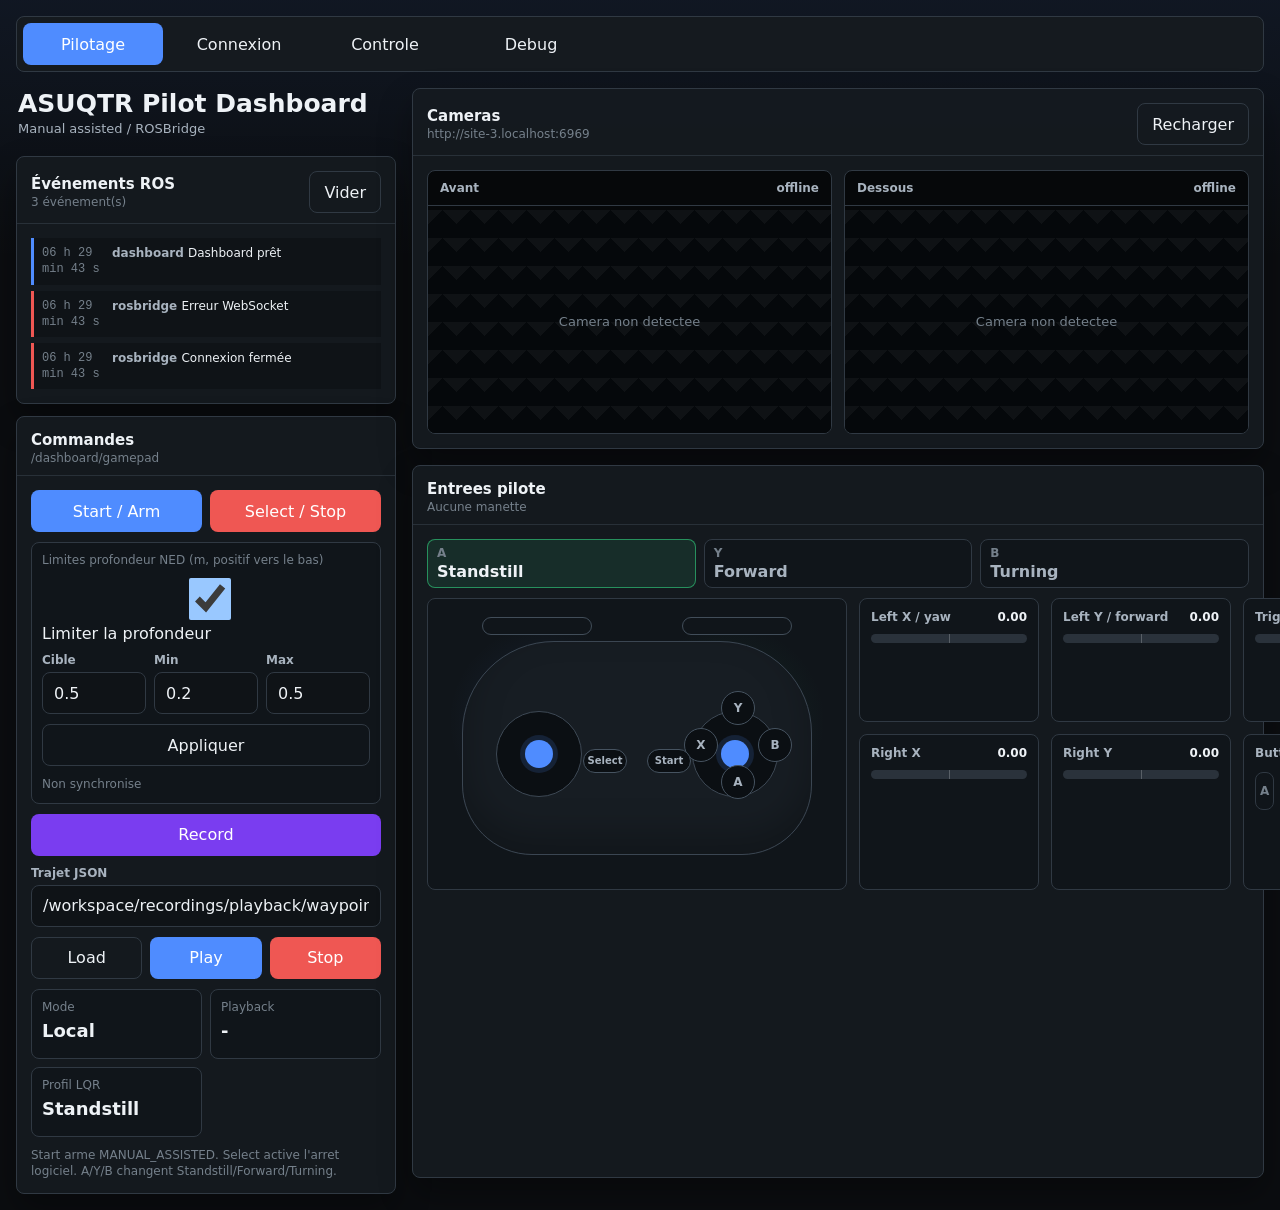
==== commit 7bd6cc2a: "Preserve matrix edits during dashboard sync" ====
--- a/workspace/packages/sub_hardware/web/manual_assisted_dashboard.html
+++ b/workspace/packages/sub_hardware/web/manual_assisted_dashboard.html
@@ -1411,6 +1411,16 @@
     const qInputs = [];
     const rInputs = [];
     const thrusterDebugValues = [];
+    let matrixDirty = false;
+
+    function isMatrixInputFocused() {
+      return [...qInputs, ...rInputs].includes(document.activeElement);
+    }
+
+    function markMatrixDirty() {
+      matrixDirty = true;
+      el.controlSettingsStatus.textContent = "Q/R modifiées, non appliquées";
+    }
 
     function buildMatrixFields(container, labels, inputs) {
       labels.forEach((label, index) => {
@@ -1431,6 +1441,9 @@
 
     buildMatrixFields(el.qMatrixFields, qLabels, qInputs);
     buildMatrixFields(el.rMatrixFields, rLabels, rInputs);
+    [...qInputs, ...rInputs].forEach((input) => {
+      input.addEventListener("input", markMatrixDirty);
+    });
 
     rLabels.forEach((label) => {
       const metric = document.createElement("div");
@@ -1976,10 +1989,10 @@
       el.controlSettingsStatus.textContent = failed ? "Erreur paramètres playback" : "Tolérances appliquées";
     }
 
-    function requestControlParameters() {
+    function requestControlParameters(force = false) {
       send({
         op: "call_service",
-        id: "control-settings-get-" + Date.now(),
+        id: (force ? "control-settings-force-" : "control-settings-get-") + Date.now(),
         service: "/control_node/get_parameters",
         type: "rcl_interfaces/srv/GetParameters",
         args: {
@@ -2000,12 +2013,19 @@
       if (!values || values.length < 6) return;
       const qValues = values[0].double_array_value || [];
       const rValues = values[1].double_array_value || [];
-      qInputs.forEach((input, index) => { input.value = Number(qValues[index] || 0).toFixed(4); });
-      rInputs.forEach((input, index) => { input.value = Number(rValues[index] || 0).toFixed(4); });
+      const force = String(response.id || "").startsWith("control-settings-force-");
+      const canSyncMatrices = force || (!matrixDirty && !isMatrixInputFocused());
+      if (canSyncMatrices) {
+        qInputs.forEach((input, index) => { input.value = Number(qValues[index] || 0).toFixed(4); });
+        rInputs.forEach((input, index) => { input.value = Number(rValues[index] || 0).toFixed(4); });
+        matrixDirty = false;
+      }
       const profile = values[2].string_value || "standstill";
       el.profileTransitionSec.value = Number(values[3].double_value || 0).toFixed(1);
       updateProfileButtons(profile);
-      el.controlSettingsStatus.textContent = "Paramètres synchronisés";
+      el.controlSettingsStatus.textContent = canSyncMatrices
+        ? "Paramètres synchronisés"
+        : "Édition Q/R conservée";
     }
 
     function applyMatrices() {
@@ -2037,7 +2057,10 @@
       const result = response.values && response.values.result;
       const failed = !result || !result.successful;
       el.controlSettingsStatus.textContent = failed ? "Q/R refusées" : "Q/R appliquées";
-      if (!failed) requestControlParameters();
+      if (!failed) {
+        matrixDirty = false;
+        requestControlParameters(true);
+      }
     }
 
     function selectProfile(profile) {
@@ -2061,7 +2084,7 @@
       const results = response.values && response.values.results;
       const failure = results && results.find((result) => !result.successful);
       el.profileStatus.textContent = failure ? failure.reason : "Profil appliqué";
-      if (!failure) requestControlParameters();
+      if (!failure) requestControlParameters(true);
     }
 
     function updateProfileButtons(profile) {
@@ -2734,7 +2757,7 @@
     document.getElementById("progressionSetpointBtn").addEventListener("click", () => setPlaybackProgression("setpoint"));
     document.getElementById("progressionTimestampBtn").addEventListener("click", () => setPlaybackProgression("timestamp"));
     document.getElementById("applyPlaybackSettingsBtn").addEventListener("click", applyPlaybackSettings);
-    document.getElementById("reloadMatricesBtn").addEventListener("click", requestControlParameters);
+    document.getElementById("reloadMatricesBtn").addEventListener("click", () => requestControlParameters(true));
     document.getElementById("applyMatricesBtn").addEventListener("click", applyMatrices);
     document.getElementById("profileStandstillBtn").addEventListener("click", () => selectProfile("standstill"));
     document.getElementById("profileForwardBtn").addEventListener("click", () => selectProfile("forward"));
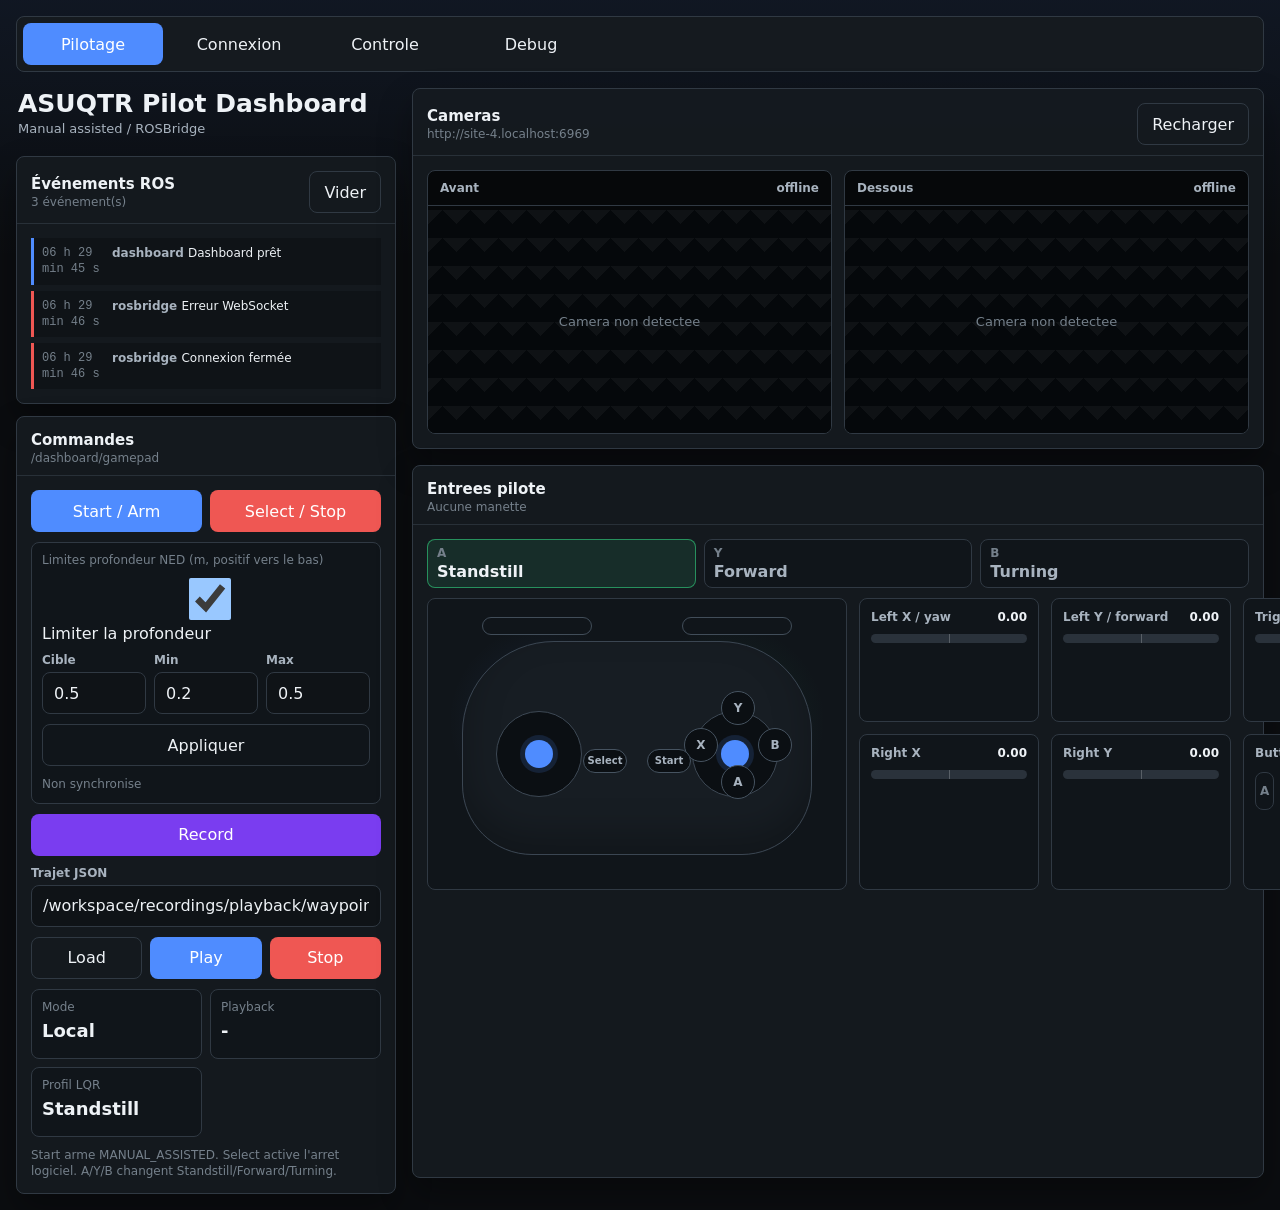
==== commit 5c5a546b: "Add LQR matrix sync debug panel" ====
--- a/workspace/packages/sub_hardware/web/manual_assisted_dashboard.html
+++ b/workspace/packages/sub_hardware/web/manual_assisted_dashboard.html
@@ -1163,6 +1163,21 @@
           <div class="metric"><div class="metric-label">Erreur horizontale</div><div id="debugHorizontalError" class="telemetry-value">-</div></div>
           <div class="metric"><div class="metric-label">Erreur profondeur</div><div id="debugDepthError" class="telemetry-value">-</div></div>
           <div class="metric"><div class="metric-label">Erreur yaw</div><div id="debugYawError" class="telemetry-value">-</div></div>
+        </div>
+      </section>
+
+      <section class="panel tab-hidden" data-dashboard-tab="debug">
+        <div class="panel-header">
+          <div>
+            <h2 class="panel-title">LQR / Q-R</h2>
+            <p class="panel-kicker">Paramètres actifs dans /control_node</p>
+          </div>
+        </div>
+        <div class="panel-body telemetry-grid">
+          <div class="metric"><div class="metric-label">Profil courant</div><div id="debugLqrProfile" class="telemetry-value">-</div></div>
+          <div class="metric"><div class="metric-label">Transition</div><div id="debugLqrTransition" class="telemetry-value">-</div></div>
+          <div class="metric"><div class="metric-label">Synchronisation Q/R</div><div id="debugLqrMatrixMatch" class="telemetry-value">-</div></div>
+          <div class="metric"><div class="metric-label">Delta max</div><div id="debugLqrMatrixDelta" class="telemetry-value">-</div></div>
         </div>
       </section>
 
@@ -1386,6 +1401,10 @@
       debugHorizontalError: document.getElementById("debugHorizontalError"),
       debugDepthError: document.getElementById("debugDepthError"),
       debugYawError: document.getElementById("debugYawError"),
+      debugLqrProfile: document.getElementById("debugLqrProfile"),
+      debugLqrTransition: document.getElementById("debugLqrTransition"),
+      debugLqrMatrixMatch: document.getElementById("debugLqrMatrixMatch"),
+      debugLqrMatrixDelta: document.getElementById("debugLqrMatrixDelta"),
       debugThrusterGrid: document.getElementById("debugThrusterGrid"),
       debugThrusterMax: document.getElementById("debugThrusterMax"),
       depthLimitsEnabled: document.getElementById("depthLimitsEnabled"),
@@ -1411,6 +1430,14 @@
     const qInputs = [];
     const rInputs = [];
     const thrusterDebugValues = [];
+    const latestLqrParameters = {
+      profile: "-",
+      transitionSec: 0,
+      qValues: [],
+      rValues: [],
+      profileQ: {},
+      profileR: {}
+    };
     let matrixDirty = false;
 
     function isMatrixInputFocused() {
@@ -2002,15 +2029,50 @@
             "lqr_profile",
             "lqr_profile_transition_sec",
             "lqr_profiles.forward_tuned",
-            "lqr_profiles.turning_tuned"
+            "lqr_profiles.turning_tuned",
+            "lqr_profiles.standstill_q",
+            "lqr_profiles.standstill_r",
+            "lqr_profiles.forward_q",
+            "lqr_profiles.forward_r",
+            "lqr_profiles.turning_q",
+            "lqr_profiles.turning_r"
           ]
         }
       });
     }
 
+    function maxAbsDelta(activeValues, targetValues) {
+      if (!activeValues || !targetValues || activeValues.length !== targetValues.length) return Infinity;
+      let maxDelta = 0;
+      activeValues.forEach((value, index) => {
+        maxDelta = Math.max(maxDelta, Math.abs(Number(value || 0) - Number(targetValues[index] || 0)));
+      });
+      return maxDelta;
+    }
+
+    function updateLqrDebugPanel() {
+      const profile = latestLqrParameters.profile || "-";
+      const qTarget = latestLqrParameters.profileQ[profile] || [];
+      const rTarget = latestLqrParameters.profileR[profile] || [];
+      const qDelta = maxAbsDelta(latestLqrParameters.qValues, qTarget);
+      const rDelta = maxAbsDelta(latestLqrParameters.rValues, rTarget);
+      const hasProfileMatrices = Number.isFinite(qDelta) && Number.isFinite(rDelta);
+      const synced = hasProfileMatrices && qDelta <= 1e-3 && rDelta <= 1e-6;
+
+      el.debugLqrProfile.textContent = lqrProfileLabel(profile);
+      el.debugLqrTransition.textContent = fixed(latestLqrParameters.transitionSec || 0, 1) + " s";
+      el.debugLqrMatrixMatch.textContent = synced
+        ? "OK - Q/R = profil"
+        : (hasProfileMatrices ? "Transition ou mismatch" : "Profil incomplet");
+      el.debugLqrMatrixMatch.style.color = synced ? "var(--green)" : "var(--amber)";
+      el.debugLqrMatrixDelta.textContent = hasProfileMatrices
+        ? "Q " + fixed(qDelta, 4) + " | R " + fixed(rDelta, 6)
+        : "-";
+    }
+
     function handleControlParameters(response) {
       const values = response.values && response.values.values;
-      if (!values || values.length < 6) return;
+      if (!values || values.length < 12) return;
       const qValues = values[0].double_array_value || [];
       const rValues = values[1].double_array_value || [];
       const force = String(response.id || "").startsWith("control-settings-force-");
@@ -2021,8 +2083,19 @@
         matrixDirty = false;
       }
       const profile = values[2].string_value || "standstill";
+      latestLqrParameters.profile = profile;
+      latestLqrParameters.transitionSec = Number(values[3].double_value || 0);
+      latestLqrParameters.qValues = qValues.slice();
+      latestLqrParameters.rValues = rValues.slice();
+      latestLqrParameters.profileQ.standstill = (values[6].double_array_value || []).slice();
+      latestLqrParameters.profileR.standstill = (values[7].double_array_value || []).slice();
+      latestLqrParameters.profileQ.forward = (values[8].double_array_value || []).slice();
+      latestLqrParameters.profileR.forward = (values[9].double_array_value || []).slice();
+      latestLqrParameters.profileQ.turning = (values[10].double_array_value || []).slice();
+      latestLqrParameters.profileR.turning = (values[11].double_array_value || []).slice();
       el.profileTransitionSec.value = Number(values[3].double_value || 0).toFixed(1);
       updateProfileButtons(profile);
+      updateLqrDebugPanel();
       el.controlSettingsStatus.textContent = canSyncMatrices
         ? "Paramètres synchronisés"
         : "Édition Q/R conservée";
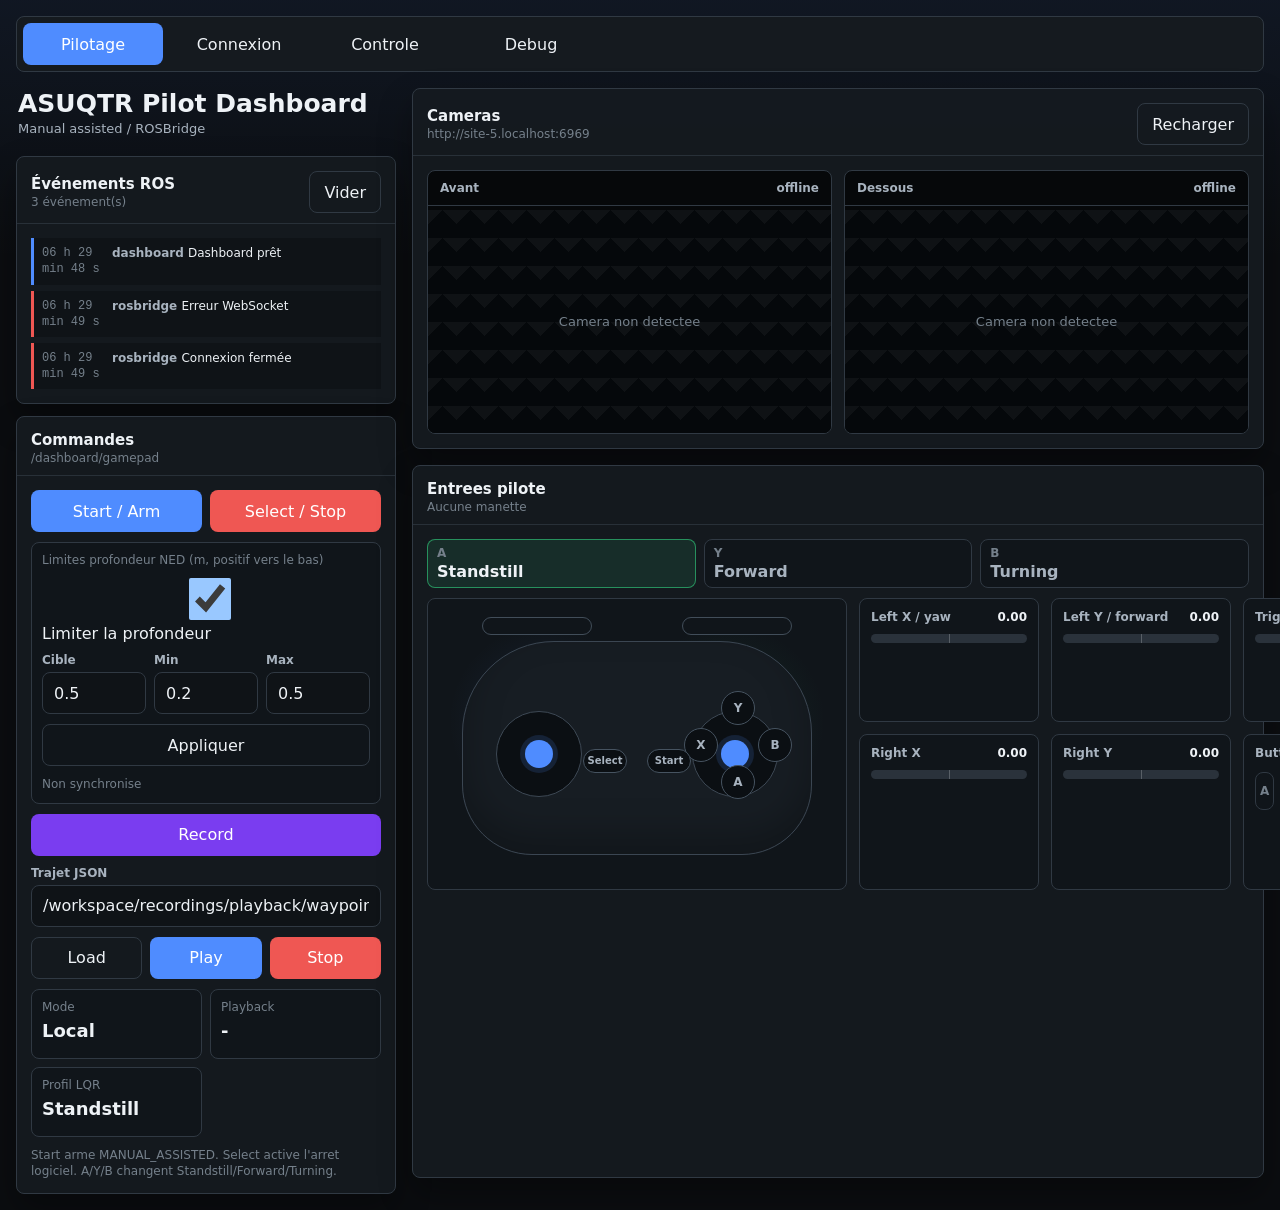
==== commit 4c0e284d: "Smooth manual Q R updates" ====
--- a/workspace/packages/sub_hardware/web/manual_assisted_dashboard.html
+++ b/workspace/packages/sub_hardware/web/manual_assisted_dashboard.html
@@ -2104,6 +2104,7 @@
     function applyMatrices() {
       const qValues = qInputs.map((input) => Number(input.value));
       const rValues = rInputs.map((input) => Number(input.value));
+      const transitionSec = Math.max(0, Number(el.profileTransitionSec.value || 0));
       if (
         !qValues.every((value) => Number.isFinite(value) && value >= 0)
         || !rValues.every((value) => Number.isFinite(value) && value > 0)
@@ -2118,18 +2119,19 @@
         type: "rcl_interfaces/srv/SetParametersAtomically",
         args: {
           parameters: [
+            doubleParameter("lqr_profile_transition_sec", transitionSec),
             doubleArrayParameter("state_cost_matrix", qValues),
             doubleArrayParameter("thruster_cost_matrix", rValues)
           ]
         }
       });
-      el.controlSettingsStatus.textContent = "Application atomique Q/R...";
+      el.controlSettingsStatus.textContent = "Transition Q/R sur " + fixed(transitionSec, 1) + " s...";
     }
 
     function handleMatrixResult(response) {
       const result = response.values && response.values.result;
       const failed = !result || !result.successful;
-      el.controlSettingsStatus.textContent = failed ? "Q/R refusées" : "Q/R appliquées";
+      el.controlSettingsStatus.textContent = failed ? "Q/R refusées" : "Transition Q/R démarrée";
       if (!failed) {
         matrixDirty = false;
         requestControlParameters(true);
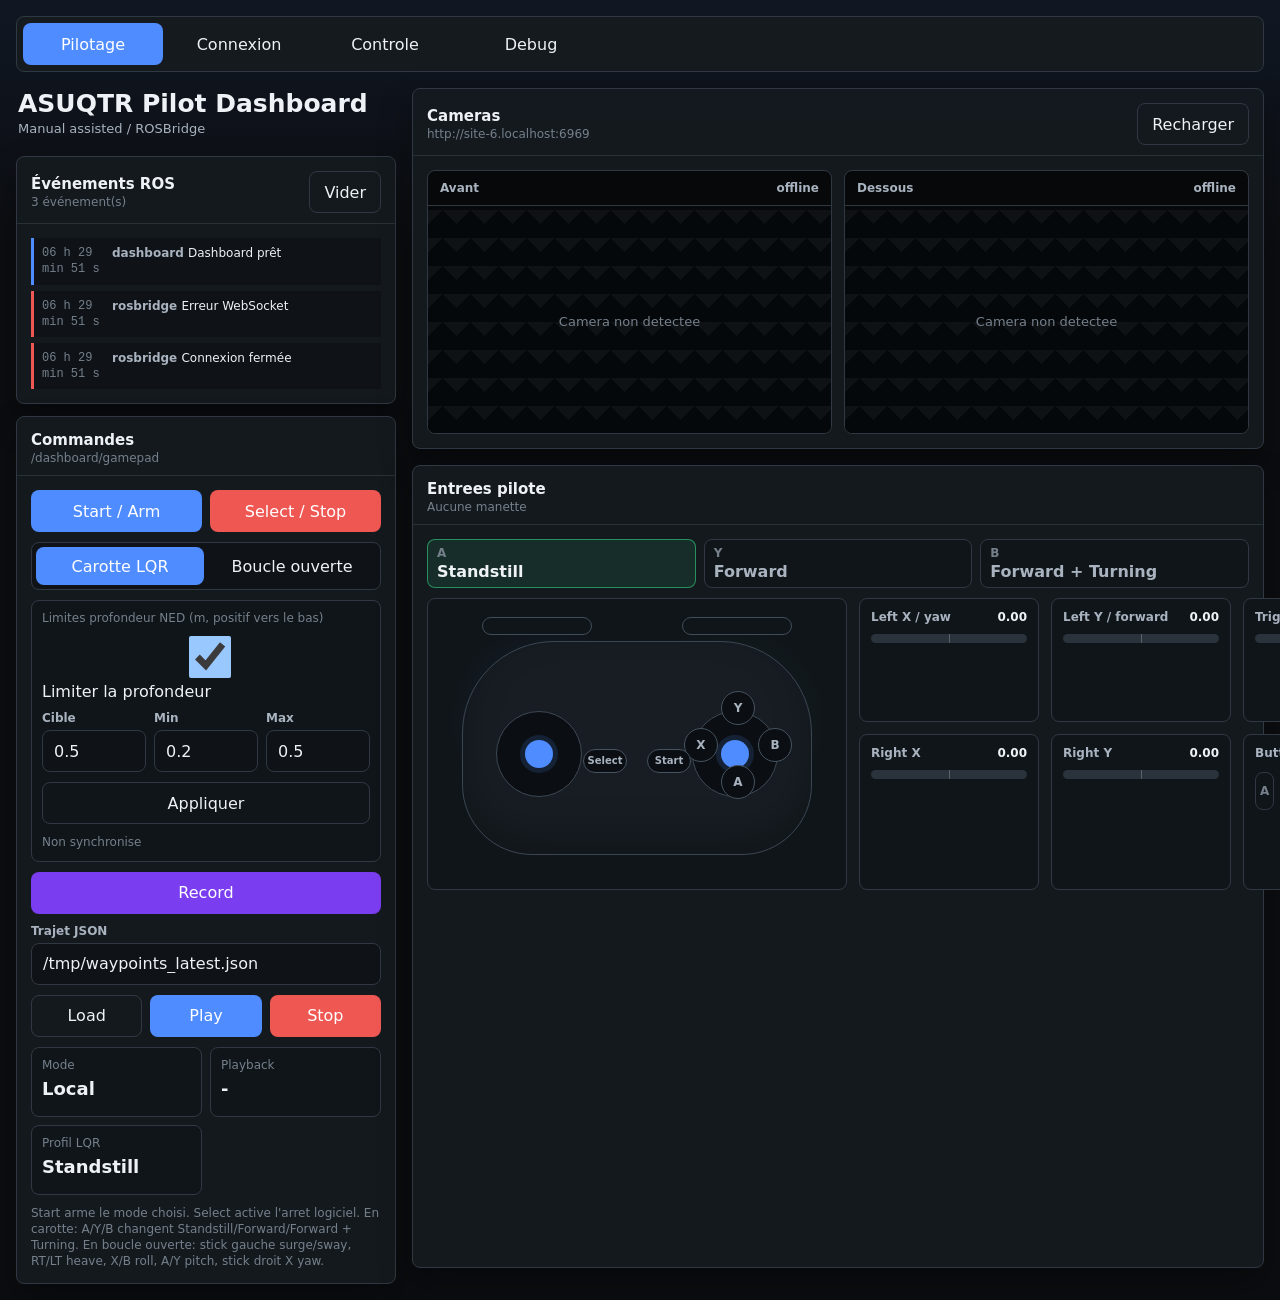
==== commit 2886f8f3: "Add pool test diagnostics and open loop control" ====
--- a/workspace/packages/sub_hardware/web/manual_assisted_dashboard.html
+++ b/workspace/packages/sub_hardware/web/manual_assisted_dashboard.html
@@ -443,6 +443,49 @@
       font-weight: 750;
     }
 
+    .chart-grid {
+      display: grid;
+      grid-template-columns: repeat(2, minmax(260px, 1fr));
+      gap: 10px;
+    }
+
+    .chart-card {
+      border: 1px solid var(--line);
+      border-radius: 8px;
+      background: #0a0e12;
+      overflow: hidden;
+    }
+
+    .chart-header {
+      display: flex;
+      align-items: center;
+      justify-content: space-between;
+      gap: 8px;
+      padding: 9px 10px;
+      border-bottom: 1px solid var(--line);
+      color: var(--muted);
+      font-size: 12px;
+      font-weight: 760;
+    }
+
+    .chart-header span:last-child {
+      color: var(--quiet);
+      font-family: ui-monospace, SFMono-Regular, Menlo, Consolas, monospace;
+      font-weight: 680;
+    }
+
+    .chart-card canvas {
+      display: block;
+      width: 100%;
+      height: 180px;
+    }
+
+    .debug-action-row {
+      display: flex;
+      justify-content: flex-end;
+      gap: 8px;
+    }
+
     .event-log {
       display: grid;
       gap: 6px;
@@ -883,6 +926,10 @@
           <div class="button-row">
             <button id="armBtn" class="primary" type="button">Start / Arm</button>
             <button id="stopBtn" class="danger" type="button">Select / Stop</button>
+          </div>
+          <div class="segmented">
+            <button id="manualAssistedModeBtn" class="active" type="button">Carotte LQR</button>
+            <button id="openLoopModeBtn" type="button">Boucle ouverte</button>
           </div>
           <div class="metric">
             <div class="metric-label">Limites profondeur NED (m, positif vers le bas)</div>
@@ -912,7 +959,7 @@
           <button id="recordBtn" class="recording" type="button">Record</button>
           <div class="field">
             <label for="playbackPath">Trajet JSON</label>
-            <input id="playbackPath" type="text" value="/workspace/recordings/playback/waypoints_latest.json" spellcheck="false">
+            <input id="playbackPath" type="text" value="/tmp/waypoints_latest.json" spellcheck="false">
           </div>
           <div class="button-row three">
             <button id="loadPlaybackBtn" class="ghost" type="button">Load</button>
@@ -933,7 +980,7 @@
               <div id="lqrProfileMetric" class="metric-value">Standstill</div>
             </div>
           </div>
-          <div class="tiny">Start arme MANUAL_ASSISTED. Select active l'arret logiciel. A/Y/B changent Standstill/Forward/Turning.</div>
+          <div class="tiny">Start arme le mode choisi. Select active l'arret logiciel. En carotte: A/Y/B changent Standstill/Forward/Forward + Turning. En boucle ouverte: stick gauche surge/sway, RT/LT heave, X/B roll, A/Y pitch, stick droit X yaw.</div>
         </div>
       </section>
 
@@ -1055,7 +1102,7 @@
           <div class="profile-map pilot-profile-map">
             <div id="pilotProfileStandstill" class="profile-chip active"><span>A</span>Standstill</div>
             <div id="pilotProfileForward" class="profile-chip"><span>Y</span>Forward</div>
-            <div id="pilotProfileTurning" class="profile-chip"><span>B</span>Turning</div>
+            <div id="pilotProfileTurning" class="profile-chip"><span>B</span>Forward + Turning</div>
           </div>
           <div class="pilot-layout">
             <div class="gamepad-visual" aria-label="Gamepad state">
@@ -1169,15 +1216,28 @@
       <section class="panel tab-hidden" data-dashboard-tab="debug">
         <div class="panel-header">
           <div>
-            <h2 class="panel-title">LQR / Q-R</h2>
-            <p class="panel-kicker">Paramètres actifs dans /control_node</p>
-          </div>
+            <h2 class="panel-title">Graphiques temps réel</h2>
+            <p class="panel-kicker">Historique local du navigateur</p>
+          </div>
+          <button id="clearChartsBtn" class="ghost" type="button">Reset graphes</button>
         </div>
-        <div class="panel-body telemetry-grid">
-          <div class="metric"><div class="metric-label">Profil courant</div><div id="debugLqrProfile" class="telemetry-value">-</div></div>
-          <div class="metric"><div class="metric-label">Transition</div><div id="debugLqrTransition" class="telemetry-value">-</div></div>
-          <div class="metric"><div class="metric-label">Synchronisation Q/R</div><div id="debugLqrMatrixMatch" class="telemetry-value">-</div></div>
-          <div class="metric"><div class="metric-label">Delta max</div><div id="debugLqrMatrixDelta" class="telemetry-value">-</div></div>
+        <div class="panel-body chart-grid">
+          <article class="chart-card">
+            <div class="chart-header"><span>Yaw actuel / cible / erreur</span><span id="yawChartReadout">-</span></div>
+            <canvas id="yawChart" width="720" height="220"></canvas>
+          </article>
+          <article class="chart-card">
+            <div class="chart-header"><span>Profondeur actuelle / cible</span><span id="depthChartReadout">-</span></div>
+            <canvas id="depthChart" width="720" height="220"></canvas>
+          </article>
+          <article class="chart-card">
+            <div class="chart-header"><span>Vitesses angulaires</span><span id="angularRateChartReadout">-</span></div>
+            <canvas id="angularRateChart" width="720" height="220"></canvas>
+          </article>
+          <article class="chart-card">
+            <div class="chart-header"><span>Efforts thrusters min / max</span><span id="thrusterChartReadout">-</span></div>
+            <canvas id="thrusterChart" width="720" height="220"></canvas>
+          </article>
         </div>
       </section>
 
@@ -1246,7 +1306,7 @@
             <div class="segmented three" style="margin-top: 8px;">
               <button id="profileStandstillBtn" class="active" type="button">Standstill</button>
               <button id="profileForwardBtn" type="button">Forward</button>
-              <button id="profileTurningBtn" type="button">Turning</button>
+              <button id="profileTurningBtn" type="button">Forward + Turning</button>
             </div>
             <div class="matrix-grid" style="margin-top: 8px;">
               <div class="field">
@@ -1277,6 +1337,7 @@
   <script>
     const joyTopic = "/dashboard/gamepad";
     const debugTopic = "/debug/manual_assisted";
+    const openLoopDebugTopic = "/debug/open_loop_cmd";
     const playbackStatusTopic = "/playback/status";
     const rosoutTopic = "/rosout";
     const telemetryTopics = {
@@ -1302,7 +1363,8 @@
     let lastJoy = null;
     let lastJoyAt = 0;
     let manualAssistedDebug = null;
-    let selectedModeRequest = "Start envoye";
+    let openLoopDebug = null;
+    let selectedControlMode = "manual_assisted";
     let recordEnabled = false;
     let recordRequestPending = false;
     let playbackRequestPending = false;
@@ -1323,6 +1385,8 @@
     let depthParameterQueue = [];
     let physicalCamerasAvailable = false;
     let physicalCameraBase = "";
+    let lastChartOdomAt = 0;
+    let chartCaptureEnabled = false;
     const lastUnityFrameAt = { 1: 0, 2: 0 };
     const cameraSource = { 1: "offline", 2: "offline" };
     const telemetry = {
@@ -1351,6 +1415,8 @@
       gamepadName: document.getElementById("gamepadName"),
       debug: document.getElementById("debug"),
       modeMetric: document.getElementById("modeMetric"),
+      manualAssistedModeBtn: document.getElementById("manualAssistedModeBtn"),
+      openLoopModeBtn: document.getElementById("openLoopModeBtn"),
       lqrProfileMetric: document.getElementById("lqrProfileMetric"),
       pilotProfileStandstill: document.getElementById("pilotProfileStandstill"),
       pilotProfileForward: document.getElementById("pilotProfileForward"),
@@ -1401,12 +1467,16 @@
       debugHorizontalError: document.getElementById("debugHorizontalError"),
       debugDepthError: document.getElementById("debugDepthError"),
       debugYawError: document.getElementById("debugYawError"),
-      debugLqrProfile: document.getElementById("debugLqrProfile"),
-      debugLqrTransition: document.getElementById("debugLqrTransition"),
-      debugLqrMatrixMatch: document.getElementById("debugLqrMatrixMatch"),
-      debugLqrMatrixDelta: document.getElementById("debugLqrMatrixDelta"),
       debugThrusterGrid: document.getElementById("debugThrusterGrid"),
       debugThrusterMax: document.getElementById("debugThrusterMax"),
+      yawChart: document.getElementById("yawChart"),
+      depthChart: document.getElementById("depthChart"),
+      angularRateChart: document.getElementById("angularRateChart"),
+      thrusterChart: document.getElementById("thrusterChart"),
+      yawChartReadout: document.getElementById("yawChartReadout"),
+      depthChartReadout: document.getElementById("depthChartReadout"),
+      angularRateChartReadout: document.getElementById("angularRateChartReadout"),
+      thrusterChartReadout: document.getElementById("thrusterChartReadout"),
       depthLimitsEnabled: document.getElementById("depthLimitsEnabled"),
       depthBaseTarget: document.getElementById("depthBaseTarget"),
       depthMinTarget: document.getElementById("depthMinTarget"),
@@ -1430,24 +1500,13 @@
     const qInputs = [];
     const rInputs = [];
     const thrusterDebugValues = [];
-    const latestLqrParameters = {
-      profile: "-",
-      transitionSec: 0,
-      qValues: [],
-      rValues: [],
-      profileQ: {},
-      profileR: {}
+    const chartWindowMs = 180000;
+    const chartSamples = {
+      yaw: [],
+      depth: [],
+      angularRate: [],
+      thruster: []
     };
-    let matrixDirty = false;
-
-    function isMatrixInputFocused() {
-      return [...qInputs, ...rInputs].includes(document.activeElement);
-    }
-
-    function markMatrixDirty() {
-      matrixDirty = true;
-      el.controlSettingsStatus.textContent = "Q/R modifiées, non appliquées";
-    }
 
     function buildMatrixFields(container, labels, inputs) {
       labels.forEach((label, index) => {
@@ -1468,9 +1527,6 @@
 
     buildMatrixFields(el.qMatrixFields, qLabels, qInputs);
     buildMatrixFields(el.rMatrixFields, rLabels, rInputs);
-    [...qInputs, ...rInputs].forEach((input) => {
-      input.addEventListener("input", markMatrixDirty);
-    });
 
     rLabels.forEach((label) => {
       const metric = document.createElement("div");
@@ -1660,6 +1716,7 @@
       });
       if (advertised) addEvent("ok", "dashboard", "Publisher prêt: " + joyTopic);
       subscribe(debugTopic, "std_msgs/msg/Float64MultiArray", { throttleRate: 120 });
+      subscribe(openLoopDebugTopic, "std_msgs/msg/Float64MultiArray", { throttleRate: 120 });
       subscribe(
         unityCameraTopics.front,
         "sensor_msgs/msg/CompressedImage",
@@ -1729,6 +1786,8 @@
           const data = JSON.parse(event.data);
           if (data.topic === debugTopic) {
             manualAssistedDebug = data.msg;
+          } else if (data.topic === openLoopDebugTopic) {
+            openLoopDebug = data.msg;
           } else if (data.topic === unityCameraTopics.front) {
             displayUnityCameraFrame(1, data.msg);
           } else if (data.topic === unityCameraTopics.bottom) {
@@ -1741,6 +1800,7 @@
             const hadState = disablePwmReceived;
             disablePwmReceived = true;
             controlStopped = Boolean(data.msg && data.msg.data);
+            chartCaptureEnabled = !controlStopped;
             if (controlStopped && recordEnabled) {
               recordEnabled = false;
               recordRequestPending = false;
@@ -1790,6 +1850,7 @@
           } else if (data.op === "service_response" && data.service === "/control_node/set_parameters") {
             if (String(data.id || "").startsWith("depth-")) handleDepthParameterResult(data);
             if (String(data.id || "").startsWith("profile-")) handleProfileResult(data);
+            if (String(data.id || "").startsWith("control-mode-")) handleControlModeResult(data);
           } else if (data.op === "service_response" && data.service === "/control_node/set_parameters_atomically") {
             handleMatrixResult(data);
           } else if (data.op === "service_response" && data.service === "/playback_node/set_parameters") {
@@ -2016,10 +2077,10 @@
       el.controlSettingsStatus.textContent = failed ? "Erreur paramètres playback" : "Tolérances appliquées";
     }
 
-    function requestControlParameters(force = false) {
+    function requestControlParameters() {
       send({
         op: "call_service",
-        id: (force ? "control-settings-force-" : "control-settings-get-") + Date.now(),
+        id: "control-settings-get-" + Date.now(),
         service: "/control_node/get_parameters",
         type: "rcl_interfaces/srv/GetParameters",
         args: {
@@ -2030,81 +2091,38 @@
             "lqr_profile_transition_sec",
             "lqr_profiles.forward_tuned",
             "lqr_profiles.turning_tuned",
-            "lqr_profiles.standstill_q",
-            "lqr_profiles.standstill_r",
-            "lqr_profiles.forward_q",
-            "lqr_profiles.forward_r",
-            "lqr_profiles.turning_q",
-            "lqr_profiles.turning_r"
+            "control_mode"
           ]
         }
       });
     }
 
-    function maxAbsDelta(activeValues, targetValues) {
-      if (!activeValues || !targetValues || activeValues.length !== targetValues.length) return Infinity;
-      let maxDelta = 0;
-      activeValues.forEach((value, index) => {
-        maxDelta = Math.max(maxDelta, Math.abs(Number(value || 0) - Number(targetValues[index] || 0)));
-      });
-      return maxDelta;
-    }
-
-    function updateLqrDebugPanel() {
-      const profile = latestLqrParameters.profile || "-";
-      const qTarget = latestLqrParameters.profileQ[profile] || [];
-      const rTarget = latestLqrParameters.profileR[profile] || [];
-      const qDelta = maxAbsDelta(latestLqrParameters.qValues, qTarget);
-      const rDelta = maxAbsDelta(latestLqrParameters.rValues, rTarget);
-      const hasProfileMatrices = Number.isFinite(qDelta) && Number.isFinite(rDelta);
-      const synced = hasProfileMatrices && qDelta <= 1e-3 && rDelta <= 1e-6;
-
-      el.debugLqrProfile.textContent = lqrProfileLabel(profile);
-      el.debugLqrTransition.textContent = fixed(latestLqrParameters.transitionSec || 0, 1) + " s";
-      el.debugLqrMatrixMatch.textContent = synced
-        ? "OK - Q/R = profil"
-        : (hasProfileMatrices ? "Transition ou mismatch" : "Profil incomplet");
-      el.debugLqrMatrixMatch.style.color = synced ? "var(--green)" : "var(--amber)";
-      el.debugLqrMatrixDelta.textContent = hasProfileMatrices
-        ? "Q " + fixed(qDelta, 4) + " | R " + fixed(rDelta, 6)
-        : "-";
-    }
-
     function handleControlParameters(response) {
       const values = response.values && response.values.values;
-      if (!values || values.length < 12) return;
+      if (!values || values.length < 6) return;
       const qValues = values[0].double_array_value || [];
       const rValues = values[1].double_array_value || [];
-      const force = String(response.id || "").startsWith("control-settings-force-");
-      const canSyncMatrices = force || (!matrixDirty && !isMatrixInputFocused());
-      if (canSyncMatrices) {
-        qInputs.forEach((input, index) => { input.value = Number(qValues[index] || 0).toFixed(4); });
-        rInputs.forEach((input, index) => { input.value = Number(rValues[index] || 0).toFixed(4); });
-        matrixDirty = false;
-      }
+      qInputs.forEach((input, index) => { input.value = Number(qValues[index] || 0).toFixed(4); });
+      rInputs.forEach((input, index) => { input.value = Number(rValues[index] || 0).toFixed(4); });
       const profile = values[2].string_value || "standstill";
-      latestLqrParameters.profile = profile;
-      latestLqrParameters.transitionSec = Number(values[3].double_value || 0);
-      latestLqrParameters.qValues = qValues.slice();
-      latestLqrParameters.rValues = rValues.slice();
-      latestLqrParameters.profileQ.standstill = (values[6].double_array_value || []).slice();
-      latestLqrParameters.profileR.standstill = (values[7].double_array_value || []).slice();
-      latestLqrParameters.profileQ.forward = (values[8].double_array_value || []).slice();
-      latestLqrParameters.profileR.forward = (values[9].double_array_value || []).slice();
-      latestLqrParameters.profileQ.turning = (values[10].double_array_value || []).slice();
-      latestLqrParameters.profileR.turning = (values[11].double_array_value || []).slice();
       el.profileTransitionSec.value = Number(values[3].double_value || 0).toFixed(1);
       updateProfileButtons(profile);
-      updateLqrDebugPanel();
-      el.controlSettingsStatus.textContent = canSyncMatrices
-        ? "Paramètres synchronisés"
-        : "Édition Q/R conservée";
+      if (values[6] && values[6].string_value) {
+        const actualMode = values[6].string_value;
+        if (actualMode === "open_loop" || actualMode === "manual_assisted") {
+          selectedControlMode = actualMode;
+          updateControlModeButtons();
+          el.modeMetric.textContent = selectedControlMode === "open_loop" ? "Boucle ouverte" : "Carotte LQR";
+        } else {
+          el.modeMetric.textContent = actualMode || "-";
+        }
+      }
+      el.controlSettingsStatus.textContent = "Paramètres synchronisés";
     }
 
     function applyMatrices() {
       const qValues = qInputs.map((input) => Number(input.value));
       const rValues = rInputs.map((input) => Number(input.value));
-      const transitionSec = Math.max(0, Number(el.profileTransitionSec.value || 0));
       if (
         !qValues.every((value) => Number.isFinite(value) && value >= 0)
         || !rValues.every((value) => Number.isFinite(value) && value > 0)
@@ -2119,23 +2137,19 @@
         type: "rcl_interfaces/srv/SetParametersAtomically",
         args: {
           parameters: [
-            doubleParameter("lqr_profile_transition_sec", transitionSec),
             doubleArrayParameter("state_cost_matrix", qValues),
             doubleArrayParameter("thruster_cost_matrix", rValues)
           ]
         }
       });
-      el.controlSettingsStatus.textContent = "Transition Q/R sur " + fixed(transitionSec, 1) + " s...";
+      el.controlSettingsStatus.textContent = "Application atomique Q/R...";
     }
 
     function handleMatrixResult(response) {
       const result = response.values && response.values.result;
       const failed = !result || !result.successful;
-      el.controlSettingsStatus.textContent = failed ? "Q/R refusées" : "Transition Q/R démarrée";
-      if (!failed) {
-        matrixDirty = false;
-        requestControlParameters(true);
-      }
+      el.controlSettingsStatus.textContent = failed ? "Q/R refusées" : "Q/R appliquées";
+      if (!failed) requestControlParameters();
     }
 
     function selectProfile(profile) {
@@ -2159,7 +2173,7 @@
       const results = response.values && response.values.results;
       const failure = results && results.find((result) => !result.successful);
       el.profileStatus.textContent = failure ? failure.reason : "Profil appliqué";
-      if (!failure) requestControlParameters(true);
+      if (!failure) requestControlParameters();
     }
 
     function updateProfileButtons(profile) {
@@ -2174,7 +2188,7 @@
 
     function lqrProfileLabel(profile) {
       if (profile === "forward") return "Forward";
-      if (profile === "turning") return "Turning";
+      if (profile === "turning") return "Forward + Turning";
       return "Standstill";
     }
 
@@ -2206,6 +2220,7 @@
       const parameterValue = { type };
       if (type === 1) parameterValue.bool_value = Boolean(value);
       if (type === 3) parameterValue.double_value = Number(value);
+      if (type === 4) parameterValue.string_value = String(value);
       return send({
         op: "call_service",
         id: "depth-parameter-set-" + name + "-" + Date.now(),
@@ -2215,6 +2230,47 @@
           parameters: [{ name, value: parameterValue }]
         }
       });
+    }
+
+    function setControlMode(mode, armAfter = false) {
+      selectedControlMode = mode;
+      updateControlModeButtons();
+      const sent = send({
+        op: "call_service",
+        id: "control-mode-set-" + Date.now() + (armAfter ? "-arm" : ""),
+        service: "/control_node/set_parameters",
+        type: "rcl_interfaces/srv/SetParameters",
+        args: {
+          parameters: [stringParameter("control_mode", mode)]
+        }
+      });
+      el.modeMetric.textContent = mode === "open_loop" ? "Boucle ouverte" : "Carotte LQR";
+      if (sent && armAfter) {
+        setTimeout(() => sendSynthetic(7), 180);
+      }
+    }
+
+    function armSelectedMode() {
+      setControlMode(selectedControlMode, true);
+    }
+
+    function updateControlModeButtons() {
+      el.manualAssistedModeBtn.classList.toggle("active", selectedControlMode === "manual_assisted");
+      el.openLoopModeBtn.classList.toggle("active", selectedControlMode === "open_loop");
+    }
+
+    function handleControlModeResult(response) {
+      const results = response.values && response.values.results;
+      const failure = results && results.find((result) => !result.successful);
+      if (failure) {
+        addEvent("error", "mode", failure.reason || "Mode refuse");
+        return;
+      }
+      addEvent(
+        "info",
+        "mode",
+        selectedControlMode === "open_loop" ? "Boucle ouverte selectionnee" : "Carotte LQR selectionnee"
+      );
     }
 
     function applyDepthLimits() {
@@ -2307,7 +2363,7 @@
       const rightY = -(gp.axes[3] || 0);
       const ltAxis = triggerAxis(gp, 6);
       const rtAxis = triggerAxis(gp, 7);
-      const vertical = -((ltAxis - rtAxis) / 2);
+      const vertical = (ltAxis - rtAxis) / 2;
       const ltValue = gp.buttons[6] ? gp.buttons[6].value : 0;
       const rtValue = gp.buttons[7] ? gp.buttons[7].value : 0;
 
@@ -2415,9 +2471,15 @@
       };
       msg.buttons = msg.buttons.slice();
       msg.buttons[buttonIndex] = 1;
+      if (buttonIndex === 7) {
+        clearChartSamples();
+        chartCaptureEnabled = true;
+      } else if (buttonIndex === 6) {
+        chartCaptureEnabled = false;
+      }
       publishJoy(msg);
       if (buttonIndex === 7) {
-        el.modeMetric.textContent = selectedModeRequest;
+        el.modeMetric.textContent = selectedControlMode === "open_loop" ? "Boucle ouverte" : "Carotte LQR";
       }
       setTimeout(() => {
         msg.header.stamp = nowStamp();
@@ -2558,6 +2620,204 @@
         fixed(vector.y, digits),
         fixed(vector.z, digits)
       ].join(" / ");
+    }
+
+    function pushChartSample(buffer, sample) {
+      buffer.push(sample);
+      const cutoff = sample.t - chartWindowMs;
+      while (buffer.length && buffer[0].t < cutoff) buffer.shift();
+    }
+
+    function clearChartSamples() {
+      Object.values(chartSamples).forEach((buffer) => { buffer.length = 0; });
+      lastChartOdomAt = 0;
+      drawAllCharts();
+    }
+
+    function sampleChartsFromTelemetry(odom, target) {
+      if (!chartCaptureEnabled) return;
+      if (!odom || !odom.pose || !odom.pose.pose || telemetry.odometry.lastAt === lastChartOdomAt) return;
+      lastChartOdomAt = telemetry.odometry.lastAt;
+      const now = Date.now();
+      const pose = odom.pose.pose;
+      const twist = odom.twist && odom.twist.twist;
+      const angles = quaternionToEuler(pose.orientation);
+      const targetAngles = target && target.pose ? quaternionToEuler(target.pose.orientation) : null;
+      const efforts = telemetry.thrusters.message && telemetry.thrusters.message.efforts;
+      const effortValues = Array.isArray(efforts) ? efforts.map(Number).filter(Number.isFinite) : [];
+      const currentDepth = -Number(pose.position.z || 0);
+      const targetDepth = target && target.pose ? -Number(target.pose.position.z || 0) : null;
+      const targetYawDeg = targetAngles ? degrees(targetAngles.yaw) : null;
+      const yawDeg = degrees(angles.yaw);
+      const yawErrorDeg = targetAngles ? degrees(wrapAngle(targetAngles.yaw - angles.yaw)) : null;
+
+      pushChartSample(chartSamples.yaw, {
+        t: now,
+        yaw: yawDeg,
+        target: targetYawDeg,
+        error: yawErrorDeg
+      });
+      pushChartSample(chartSamples.depth, {
+        t: now,
+        depth: currentDepth,
+        target: targetDepth
+      });
+      pushChartSample(chartSamples.angularRate, {
+        t: now,
+        roll: degrees(twist && twist.angular ? Number(twist.angular.x || 0) : 0),
+        pitch: degrees(twist && twist.angular ? Number(twist.angular.y || 0) : 0),
+        yaw: degrees(twist && twist.angular ? Number(twist.angular.z || 0) : 0)
+      });
+      if (effortValues.length) {
+        pushChartSample(chartSamples.thruster, {
+          t: now,
+          max: Math.max(...effortValues),
+          min: Math.min(...effortValues),
+          abs: Math.max(...effortValues.map((value) => Math.abs(value)))
+        });
+      }
+      drawAllCharts();
+    }
+
+    function drawAllCharts() {
+      drawChart(el.yawChart, chartSamples.yaw, [
+        { key: "yaw", label: "yaw", color: "#4f8cff" },
+        { key: "target", label: "target", color: "#31c67a" },
+        { key: "error", label: "error", color: "#ffb020" }
+      ], "deg");
+      drawChart(el.depthChart, chartSamples.depth, [
+        { key: "depth", label: "depth", color: "#4f8cff" },
+        { key: "target", label: "target", color: "#31c67a" }
+      ], "m");
+      drawChart(el.angularRateChart, chartSamples.angularRate, [
+        { key: "roll", label: "roll", color: "#a78bfa" },
+        { key: "pitch", label: "pitch", color: "#31c67a" },
+        { key: "yaw", label: "yaw", color: "#ffb020" }
+      ], "deg/s");
+      drawChart(el.thrusterChart, chartSamples.thruster, [
+        { key: "max", label: "max", color: "#31c67a" },
+        { key: "min", label: "min", color: "#ff4d4f" },
+        { key: "abs", label: "abs", color: "#4f8cff" }
+      ], "N");
+      updateChartReadouts();
+    }
+
+    function updateChartReadouts() {
+      const lastYaw = chartSamples.yaw.at(-1);
+      el.yawChartReadout.textContent = lastYaw
+        ? "yaw " + fixed(lastYaw.yaw, 1) + " / err " + fixed(lastYaw.error, 1) + " deg"
+        : "-";
+      const lastDepth = chartSamples.depth.at(-1);
+      el.depthChartReadout.textContent = lastDepth
+        ? fixed(lastDepth.depth, 2) + " m"
+        : "-";
+      const lastRate = chartSamples.angularRate.at(-1);
+      el.angularRateChartReadout.textContent = lastRate
+        ? "yaw rate " + fixed(lastRate.yaw, 1) + " deg/s"
+        : "-";
+      const lastThruster = chartSamples.thruster.at(-1);
+      el.thrusterChartReadout.textContent = lastThruster
+        ? "abs " + fixed(lastThruster.abs, 2) + " N"
+        : "-";
+    }
+
+    function drawChart(canvas, samples, series, unit) {
+      if (!canvas) return;
+      const rect = canvas.getBoundingClientRect();
+      const ratio = window.devicePixelRatio || 1;
+      const width = Math.max(320, Math.round(rect.width || canvas.width));
+      const height = Math.max(160, Math.round(rect.height || canvas.height));
+      if (canvas.width !== Math.round(width * ratio) || canvas.height !== Math.round(height * ratio)) {
+        canvas.width = Math.round(width * ratio);
+        canvas.height = Math.round(height * ratio);
+      }
+      const ctx = canvas.getContext("2d");
+      ctx.setTransform(ratio, 0, 0, ratio, 0, 0);
+      ctx.clearRect(0, 0, width, height);
+      ctx.fillStyle = "#090d11";
+      ctx.fillRect(0, 0, width, height);
+
+      const pad = { left: 46, right: 12, top: 12, bottom: 26 };
+      const plotW = width - pad.left - pad.right;
+      const plotH = height - pad.top - pad.bottom;
+      ctx.strokeStyle = "rgba(148, 163, 184, 0.18)";
+      ctx.lineWidth = 1;
+      for (let i = 0; i <= 4; i += 1) {
+        const y = pad.top + (plotH * i / 4);
+        ctx.beginPath();
+        ctx.moveTo(pad.left, y);
+        ctx.lineTo(width - pad.right, y);
+        ctx.stroke();
+      }
+
+      if (!samples.length) {
+        ctx.fillStyle = "#6f8297";
+        ctx.font = "13px ui-monospace, Menlo, Consolas, monospace";
+        ctx.fillText("En attente", pad.left + 8, pad.top + 24);
+        return;
+      }
+
+      const now = samples[samples.length - 1].t;
+      const start = Math.max(samples[0].t, now - chartWindowMs);
+      const visible = samples.filter((sample) => sample.t >= start);
+      const values = [];
+      visible.forEach((sample) => {
+        series.forEach((line) => {
+          const value = Number(sample[line.key]);
+          if (Number.isFinite(value)) values.push(value);
+        });
+      });
+      if (!values.length) return;
+      let min = Math.min(...values);
+      let max = Math.max(...values);
+      if (Math.abs(max - min) < 1e-6) {
+        min -= 1;
+        max += 1;
+      }
+      const margin = Math.max((max - min) * 0.12, 0.5);
+      min -= margin;
+      max += margin;
+
+      const xFor = (sample) => {
+        const span = Math.max(1, now - start);
+        return pad.left + ((sample.t - start) / span) * plotW;
+      };
+      const yFor = (value) => pad.top + (1 - ((value - min) / (max - min))) * plotH;
+
+      ctx.fillStyle = "#6f8297";
+      ctx.font = "11px ui-monospace, Menlo, Consolas, monospace";
+      ctx.fillText(fixed(max, 1), 6, pad.top + 4);
+      ctx.fillText(fixed(min, 1), 6, pad.top + plotH);
+      ctx.fillText(unit, 8, height - 8);
+
+      series.forEach((line) => {
+        ctx.strokeStyle = line.color;
+        ctx.lineWidth = 2;
+        ctx.beginPath();
+        let started = false;
+        visible.forEach((sample) => {
+          const value = Number(sample[line.key]);
+          if (!Number.isFinite(value)) return;
+          const x = xFor(sample);
+          const y = yFor(value);
+          if (!started) {
+            ctx.moveTo(x, y);
+            started = true;
+          } else {
+            ctx.lineTo(x, y);
+          }
+        });
+        if (started) ctx.stroke();
+      });
+
+      let legendX = pad.left + 6;
+      series.forEach((line) => {
+        ctx.fillStyle = line.color;
+        ctx.fillRect(legendX, height - 17, 8, 8);
+        ctx.fillStyle = "#c8d3df";
+        ctx.fillText(line.label, legendX + 12, height - 9);
+        legendX += 58;
+      });
     }
 
     function updateTopicRates() {
@@ -2696,6 +2956,7 @@
           el.debugDepthError.textContent = "-";
           el.debugYawError.textContent = "-";
         }
+        sampleChartsFromTelemetry(odom, target);
       }
 
       const efforts = telemetry.thrusters.message && telemetry.thrusters.message.efforts;
@@ -2734,14 +2995,15 @@
 
     function updateControlLocks() {
       const modeLocked = playbackActive || recordEnabled;
-      const rosbridgeConnected = Boolean(ws && ws.readyState === WebSocket.OPEN);
       [
         el.referenceBodyBtn,
         el.referenceWorldBtn,
         el.progressionSetpointBtn,
-        el.progressionTimestampBtn
+        el.progressionTimestampBtn,
+        el.manualAssistedModeBtn,
+        el.openLoopModeBtn
       ].forEach((button) => { button.disabled = modeLocked; });
-      el.applyMatricesBtn.disabled = !rosbridgeConnected;
+      el.applyMatricesBtn.disabled = !controlStopped;
     }
 
     function sendPlaybackCommand(command) {
@@ -2781,10 +3043,12 @@
         playbackStatus,
         playbackRequestPending,
         controlStopped,
+        chartCaptureEnabled,
         killSwitchArmed,
         magneticSwitch2Active,
         lastJoy,
         manualAssistedDebug,
+        openLoopDebug,
         odometry: telemetry.odometry.message,
         controlTarget: telemetry.controlTarget.message,
         playbackTarget: telemetry.playbackTarget.message,
@@ -2815,6 +3079,9 @@
       document.querySelectorAll("[data-tab-button]").forEach((button) => {
         button.classList.toggle("active", button.dataset.tabButton === tabName);
       });
+      if (tabName === "debug") {
+        setTimeout(drawAllCharts, 0);
+      }
     }
 
     document.querySelectorAll("[data-tab-button]").forEach((button) => {
@@ -2823,8 +3090,10 @@
     document.getElementById("connectBtn").addEventListener("click", connect);
     document.getElementById("localBtn").addEventListener("click", () => applyHost("127.0.0.1"));
     document.getElementById("jetsonBtn").addEventListener("click", () => applyHost("192.168.0.10"));
-    document.getElementById("armBtn").addEventListener("click", () => sendSynthetic(7));
+    document.getElementById("armBtn").addEventListener("click", armSelectedMode);
     document.getElementById("stopBtn").addEventListener("click", () => sendSynthetic(6));
+    document.getElementById("manualAssistedModeBtn").addEventListener("click", () => setControlMode("manual_assisted"));
+    document.getElementById("openLoopModeBtn").addEventListener("click", () => setControlMode("open_loop"));
     document.getElementById("recordBtn").addEventListener("click", toggleRecording);
     document.getElementById("applyDepthLimitsBtn").addEventListener("click", applyDepthLimits);
     document.getElementById("referenceBodyBtn").addEventListener("click", () => setPlaybackReference("body"));
@@ -2832,7 +3101,7 @@
     document.getElementById("progressionSetpointBtn").addEventListener("click", () => setPlaybackProgression("setpoint"));
     document.getElementById("progressionTimestampBtn").addEventListener("click", () => setPlaybackProgression("timestamp"));
     document.getElementById("applyPlaybackSettingsBtn").addEventListener("click", applyPlaybackSettings);
-    document.getElementById("reloadMatricesBtn").addEventListener("click", () => requestControlParameters(true));
+    document.getElementById("reloadMatricesBtn").addEventListener("click", requestControlParameters);
     document.getElementById("applyMatricesBtn").addEventListener("click", applyMatrices);
     document.getElementById("profileStandstillBtn").addEventListener("click", () => selectProfile("standstill"));
     document.getElementById("profileForwardBtn").addEventListener("click", () => selectProfile("forward"));
@@ -2841,9 +3110,11 @@
     document.getElementById("playPlaybackBtn").addEventListener("click", () => sendPlaybackCommand("play"));
     document.getElementById("stopPlaybackBtn").addEventListener("click", () => sendPlaybackCommand("stop"));
     document.getElementById("reloadCamerasBtn").addEventListener("click", () => reloadCameras());
+    document.getElementById("clearChartsBtn").addEventListener("click", clearChartSamples);
     document.getElementById("clearDebugBtn").addEventListener("click", () => {
       lastJoy = null;
       manualAssistedDebug = null;
+      openLoopDebug = null;
       Object.values(telemetry).forEach((item) => {
         item.lastAt = 0;
         item.count = 0;
@@ -2875,8 +3146,10 @@
       setDot(el.gamepadDot, "bad");
       el.gamepadText.textContent = "Absent";
     });
+    window.addEventListener("resize", drawAllCharts);
 
     loadSettings();
+    updateControlModeButtons();
     updatePlaybackModeButtons();
     updateControlLocks();
     if ((window.location.protocol === "http:" || window.location.protocol === "https:") && window.location.hostname) {
@@ -2884,6 +3157,7 @@
       setTimeout(connect, 150);
     }
     resetInputs();
+    drawAllCharts();
     addEvent("info", "dashboard", "Dashboard prêt");
     publishTimer = setInterval(loop, publishPeriodMs);
     setInterval(updatePublishRate, 1000);
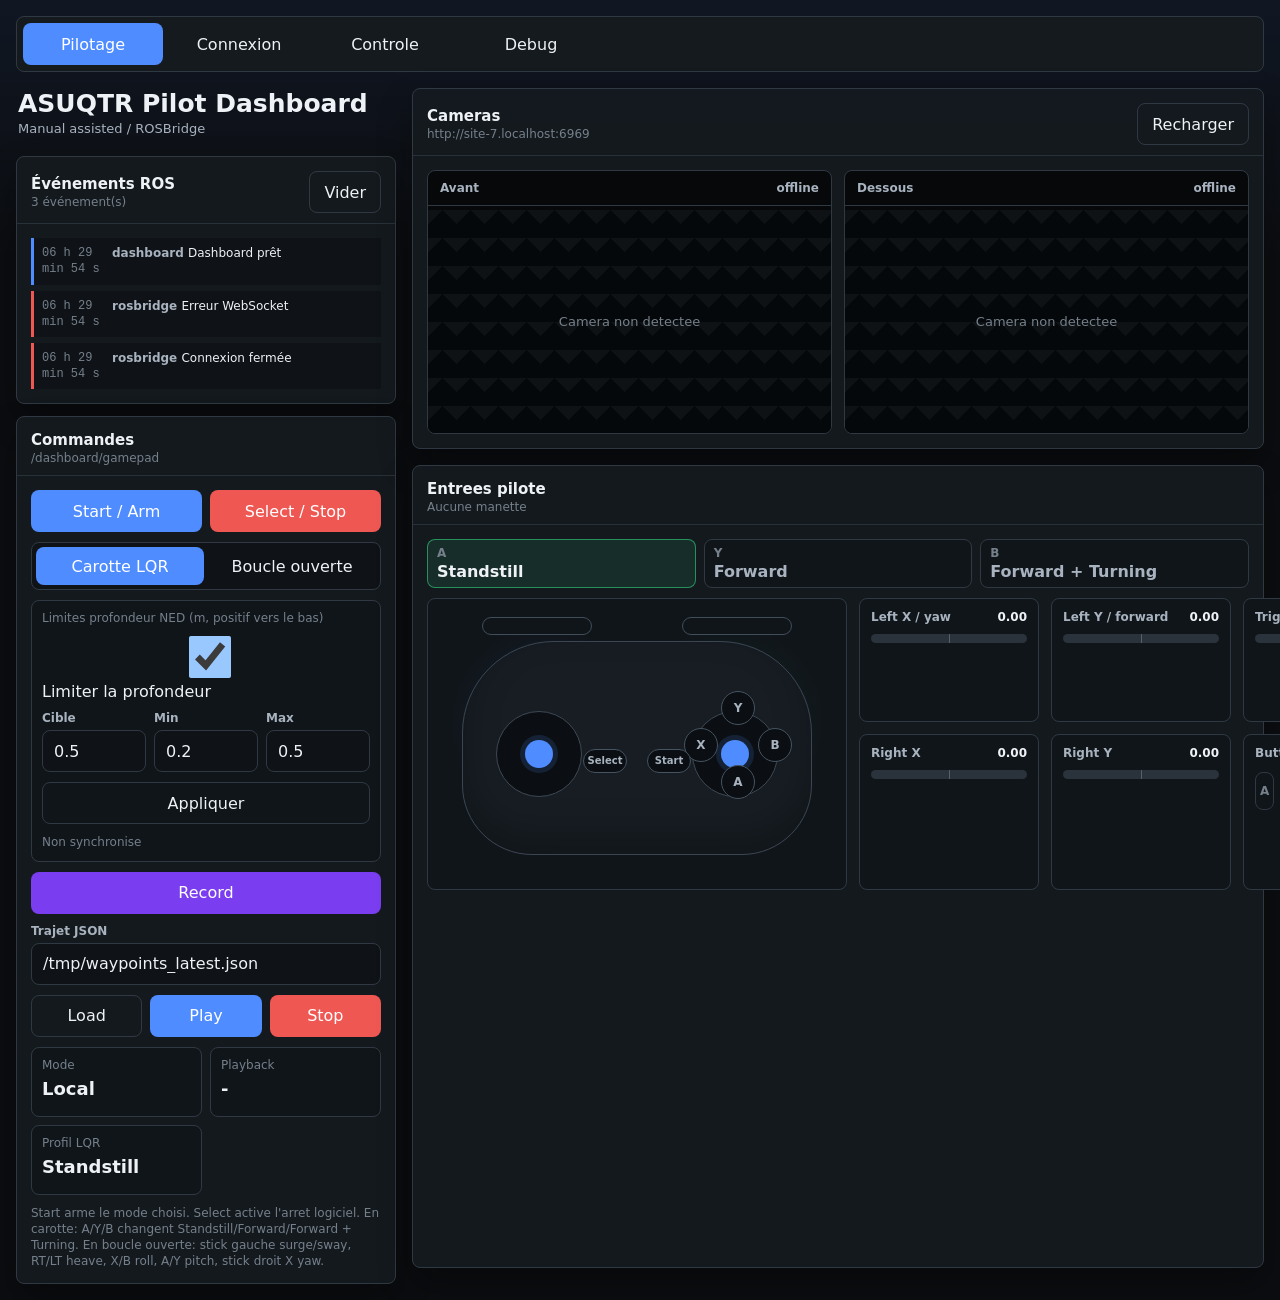
==== commit 6f910c04: "Add open-loop motor playback" ====
--- a/workspace/packages/sub_hardware/web/manual_assisted_dashboard.html
+++ b/workspace/packages/sub_hardware/web/manual_assisted_dashboard.html
@@ -1371,6 +1371,7 @@
     let playbackStatus = "-";
     let playbackReferenceMode = "body";
     let playbackProgressionMode = "setpoint";
+    let playbackType = "assisted_target";
     let playbackActive = false;
     let controlStopped = true;
     let disablePwmReceived = false;
@@ -2533,6 +2534,7 @@
       latestPlaybackStatus = msg;
       playbackReferenceMode = msg.reference_mode || playbackReferenceMode;
       playbackProgressionMode = msg.progression_mode || playbackProgressionMode;
+      playbackType = msg.playback_type || playbackType;
       playbackActive = ["playing", "recording"].includes(msg.state);
       if (!recordRequestPending) {
         if (msg.state === "recording" && !recordEnabled) {
@@ -2559,6 +2561,7 @@
         const detail = [
           state || "statut",
           total ? (current + 1) + "/" + total : "",
+          msg.playback_type || "",
           msg.reference_mode || "",
           msg.progression_mode || "",
           msg.error || ""
@@ -2904,6 +2907,7 @@
         el.debugPlaybackState.textContent = String(latestPlaybackStatus.state || "-").toUpperCase();
         el.debugPlaybackDetail.textContent = [
           total ? "Point " + (current + 1) + "/" + total : "Aucun point",
+          latestPlaybackStatus.playback_type || "-",
           latestPlaybackStatus.reference_mode || "-",
           latestPlaybackStatus.progression_mode || "-",
           latestPlaybackStatus.error || ""
@@ -3010,6 +3014,12 @@
       if (playbackRequestPending) return;
       saveSettings();
       const filePath = el.playbackPath.value.trim();
+      const requestedPlaybackType = selectedControlMode === "open_loop"
+        ? "open_loop"
+        : "assisted_target";
+      const requestedProgressionMode = requestedPlaybackType === "open_loop"
+        ? "timestamp"
+        : playbackProgressionMode;
       const sent = send({
         op: "call_service",
         id: "playback-command-" + command + "-" + Date.now(),
@@ -3020,7 +3030,8 @@
           file_path: filePath,
           loop: false,
           reference_mode: playbackReferenceMode,
-          progression_mode: playbackProgressionMode
+          progression_mode: requestedProgressionMode,
+          playback_type: requestedPlaybackType
         }
       });
       if (!sent) {
@@ -3041,6 +3052,7 @@
         recordEnabled,
         recordRequestPending,
         playbackStatus,
+        playbackType,
         playbackRequestPending,
         controlStopped,
         chartCaptureEnabled,
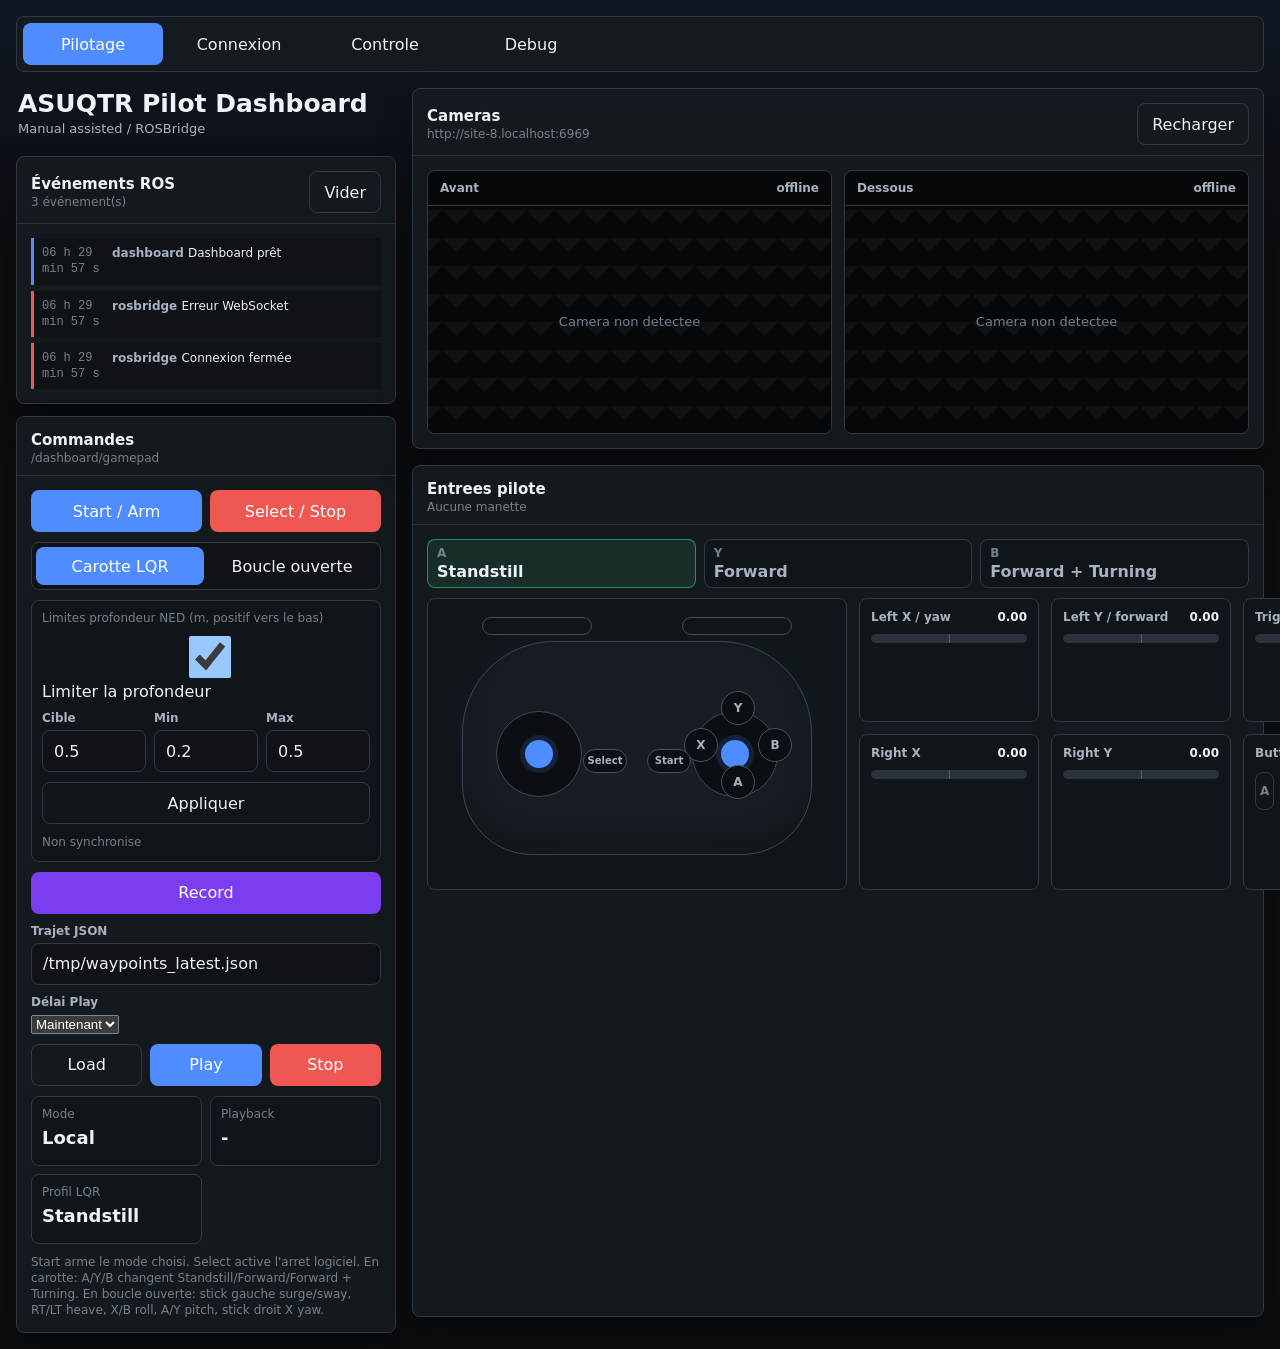
==== commit 573da6f3: "Add delayed playback and open-loop depth hold" ====
--- a/workspace/packages/sub_hardware/web/manual_assisted_dashboard.html
+++ b/workspace/packages/sub_hardware/web/manual_assisted_dashboard.html
@@ -960,6 +960,15 @@
           <div class="field">
             <label for="playbackPath">Trajet JSON</label>
             <input id="playbackPath" type="text" value="/tmp/waypoints_latest.json" spellcheck="false">
+          </div>
+          <div class="field">
+            <label for="playDelaySec">Délai Play</label>
+            <select id="playDelaySec">
+              <option value="0">Maintenant</option>
+              <option value="15">15 s</option>
+              <option value="30">30 s</option>
+              <option value="60">60 s</option>
+            </select>
           </div>
           <div class="button-row three">
             <button id="loadPlaybackBtn" class="ghost" type="button">Load</button>
@@ -1354,10 +1363,14 @@
     };
     const unityCameraTimeoutMs = 2000;
     const publishPeriodMs = 50;
+    const uiPeriodMs = 250;
+    const chartPeriodMs = 200;
     const storageKey = "asuqtr.dashboard.settings";
 
     let ws = null;
     let publishTimer = null;
+    let uiTimer = null;
+    let chartTimer = null;
     let publishCount = 0;
     let lastPublishCount = 0;
     let lastJoy = null;
@@ -1373,6 +1386,8 @@
     let playbackProgressionMode = "setpoint";
     let playbackType = "assisted_target";
     let playbackActive = false;
+    let playDelayTimer = null;
+    let playDelayEndsAt = 0;
     let controlStopped = true;
     let disablePwmReceived = false;
     let killSwitchArmed = null;
@@ -1388,6 +1403,7 @@
     let physicalCameraBase = "";
     let lastChartOdomAt = 0;
     let chartCaptureEnabled = false;
+    let chartsDirty = false;
     const lastUnityFrameAt = { 1: 0, 2: 0 };
     const cameraSource = { 1: "offline", 2: "offline" };
     const telemetry = {
@@ -1425,6 +1441,7 @@
       cameraHint: document.getElementById("cameraHint"),
       recordBtn: document.getElementById("recordBtn"),
       playbackPath: document.getElementById("playbackPath"),
+      playDelaySec: document.getElementById("playDelaySec"),
       loadPlaybackBtn: document.getElementById("loadPlaybackBtn"),
       playPlaybackBtn: document.getElementById("playPlaybackBtn"),
       stopPlaybackBtn: document.getElementById("stopPlaybackBtn"),
@@ -1500,6 +1517,7 @@
     const rLabels = ["Thruster 1", "Thruster 2", "Thruster 3", "Thruster 4", "Thruster 5", "Thruster 6", "Thruster 7", "Thruster 8"];
     const qInputs = [];
     const rInputs = [];
+    let matrixInputsDirty = false;
     const thrusterDebugValues = [];
     const chartWindowMs = 180000;
     const chartSamples = {
@@ -1520,6 +1538,10 @@
         input.min = "0";
         input.step = "0.0001";
         input.dataset.matrixIndex = String(index);
+        input.addEventListener("input", () => {
+          matrixInputsDirty = true;
+          el.controlSettingsStatus.textContent = "Q/R modifiées localement";
+        });
         field.append(fieldLabel, input);
         container.appendChild(field);
         inputs.push(input);
@@ -1592,6 +1614,7 @@
         if (settings.rosbridgeUrl) el.rosbridgeUrl.value = settings.rosbridgeUrl;
         if (settings.cameraUrl) el.cameraUrl.value = settings.cameraUrl;
         if (settings.playbackPath) el.playbackPath.value = settings.playbackPath;
+        if (settings.playDelaySec) el.playDelaySec.value = settings.playDelaySec;
         if (settings.playbackReferenceMode) playbackReferenceMode = settings.playbackReferenceMode;
         if (settings.playbackProgressionMode) playbackProgressionMode = settings.playbackProgressionMode;
       } catch (error) {
@@ -1605,6 +1628,7 @@
         rosbridgeUrl: el.rosbridgeUrl.value.trim(),
         cameraUrl: el.cameraUrl.value.trim(),
         playbackPath: el.playbackPath.value.trim(),
+        playDelaySec: el.playDelaySec.value,
         playbackReferenceMode,
         playbackProgressionMode
       };
@@ -2078,10 +2102,11 @@
       el.controlSettingsStatus.textContent = failed ? "Erreur paramètres playback" : "Tolérances appliquées";
     }
 
-    function requestControlParameters() {
+    function requestControlParameters(refreshMatrices = true) {
+      const matrixMode = refreshMatrices ? "with-matrices" : "status-only";
       send({
         op: "call_service",
-        id: "control-settings-get-" + Date.now(),
+        id: "control-settings-get-" + matrixMode + "-" + Date.now(),
         service: "/control_node/get_parameters",
         type: "rcl_interfaces/srv/GetParameters",
         args: {
@@ -2103,8 +2128,14 @@
       if (!values || values.length < 6) return;
       const qValues = values[0].double_array_value || [];
       const rValues = values[1].double_array_value || [];
-      qInputs.forEach((input, index) => { input.value = Number(qValues[index] || 0).toFixed(4); });
-      rInputs.forEach((input, index) => { input.value = Number(rValues[index] || 0).toFixed(4); });
+      const matrixInputs = qInputs.concat(rInputs);
+      const matrixInputFocused = matrixInputs.includes(document.activeElement);
+      const shouldRefreshMatrices = String(response.id || "").includes("with-matrices");
+      if (shouldRefreshMatrices && (!matrixInputsDirty || !matrixInputFocused)) {
+        qInputs.forEach((input, index) => { input.value = Number(qValues[index] || 0).toFixed(4); });
+        rInputs.forEach((input, index) => { input.value = Number(rValues[index] || 0).toFixed(4); });
+        matrixInputsDirty = false;
+      }
       const profile = values[2].string_value || "standstill";
       el.profileTransitionSec.value = Number(values[3].double_value || 0).toFixed(1);
       updateProfileButtons(profile);
@@ -2118,7 +2149,9 @@
           el.modeMetric.textContent = actualMode || "-";
         }
       }
-      el.controlSettingsStatus.textContent = "Paramètres synchronisés";
+      if (!matrixInputsDirty) {
+        el.controlSettingsStatus.textContent = shouldRefreshMatrices ? "Paramètres synchronisés" : "État synchronisé";
+      }
     }
 
     function applyMatrices() {
@@ -2150,7 +2183,10 @@
       const result = response.values && response.values.result;
       const failed = !result || !result.successful;
       el.controlSettingsStatus.textContent = failed ? "Q/R refusées" : "Q/R appliquées";
-      if (!failed) requestControlParameters();
+      if (!failed) {
+        matrixInputsDirty = false;
+        requestControlParameters(true);
+      }
     }
 
     function selectProfile(profile) {
@@ -2522,10 +2558,18 @@
     }
 
     function updatePlaybackButtons() {
-      el.loadPlaybackBtn.disabled = playbackRequestPending;
-      el.playPlaybackBtn.disabled = playbackRequestPending;
+      const playDelayActive = playDelayTimer !== null;
+      el.loadPlaybackBtn.disabled = playbackRequestPending || playDelayActive;
+      el.playPlaybackBtn.disabled = playbackRequestPending || playDelayActive;
       el.stopPlaybackBtn.disabled = playbackRequestPending;
-      el.playbackMetric.textContent = playbackRequestPending ? "En attente" : playbackStatus;
+      if (playDelayActive) {
+        const remaining = Math.max(0, Math.ceil((playDelayEndsAt - Date.now()) / 1000));
+        el.playbackMetric.textContent = "Play dans " + remaining + " s";
+        el.playPlaybackBtn.textContent = "Play " + remaining + " s";
+      } else {
+        el.playPlaybackBtn.textContent = "Play";
+        el.playbackMetric.textContent = playbackRequestPending ? "En attente" : playbackStatus;
+      }
       updateControlLocks();
     }
 
@@ -2679,7 +2723,7 @@
           abs: Math.max(...effortValues.map((value) => Math.abs(value)))
         });
       }
-      drawAllCharts();
+      chartsDirty = true;
     }
 
     function drawAllCharts() {
@@ -3010,7 +3054,52 @@
       el.applyMatricesBtn.disabled = !controlStopped;
     }
 
+    function cancelPlayDelay() {
+      if (playDelayTimer === null) return false;
+      clearInterval(playDelayTimer);
+      playDelayTimer = null;
+      playDelayEndsAt = 0;
+      playbackStatus = "Play annulé";
+      addEvent("warn", "playback", "Départ différé annulé");
+      updatePlaybackButtons();
+      return true;
+    }
+
+    function scheduleDelayedPlay() {
+      const delaySec = Math.max(0, Number(el.playDelaySec.value || 0));
+      if (delaySec <= 0) return false;
+      saveSettings();
+      playDelayEndsAt = Date.now() + delaySec * 1000;
+      playbackStatus = "Play dans " + delaySec + " s";
+      addEvent("warn", "playback", "Départ différé: " + delaySec + " s");
+      updatePlaybackButtons();
+      playDelayTimer = setInterval(() => {
+        const remaining = playDelayEndsAt - Date.now();
+        if (remaining > 0) {
+          updatePlaybackButtons();
+          return;
+        }
+        clearInterval(playDelayTimer);
+        playDelayTimer = null;
+        playDelayEndsAt = 0;
+        addEvent("ok", "playback", "Départ différé terminé, envoi Play");
+        sendPlaybackCommandNow("play");
+      }, 250);
+      updatePlaybackButtons();
+      return true;
+    }
+
     function sendPlaybackCommand(command) {
+      if (command === "stop") {
+        cancelPlayDelay();
+      }
+      if (command === "play" && scheduleDelayedPlay()) {
+        return;
+      }
+      sendPlaybackCommandNow(command);
+    }
+
+    function sendPlaybackCommandNow(command) {
       if (playbackRequestPending) return;
       saveSettings();
       const filePath = el.playbackPath.value.trim();
@@ -3069,13 +3158,22 @@
       }, null, 2);
     }
 
-    function loop() {
+    function publishGamepadLoop() {
       const joy = readGamepad();
       if (joy) {
         publishJoy(joy);
       }
+    }
+
+    function uiLoop() {
       updateTelemetryDebug();
       updateDebug();
+    }
+
+    function chartLoop() {
+      if (!chartsDirty) return;
+      chartsDirty = false;
+      drawAllCharts();
     }
 
     function updatePublishRate() {
@@ -3113,7 +3211,10 @@
     document.getElementById("progressionSetpointBtn").addEventListener("click", () => setPlaybackProgression("setpoint"));
     document.getElementById("progressionTimestampBtn").addEventListener("click", () => setPlaybackProgression("timestamp"));
     document.getElementById("applyPlaybackSettingsBtn").addEventListener("click", applyPlaybackSettings);
-    document.getElementById("reloadMatricesBtn").addEventListener("click", requestControlParameters);
+    document.getElementById("reloadMatricesBtn").addEventListener("click", () => {
+      matrixInputsDirty = false;
+      requestControlParameters(true);
+    });
     document.getElementById("applyMatricesBtn").addEventListener("click", applyMatrices);
     document.getElementById("profileStandstillBtn").addEventListener("click", () => selectProfile("standstill"));
     document.getElementById("profileForwardBtn").addEventListener("click", () => selectProfile("forward"));
@@ -3171,12 +3272,14 @@
     resetInputs();
     drawAllCharts();
     addEvent("info", "dashboard", "Dashboard prêt");
-    publishTimer = setInterval(loop, publishPeriodMs);
+    publishTimer = setInterval(publishGamepadLoop, publishPeriodMs);
+    uiTimer = setInterval(uiLoop, uiPeriodMs);
+    chartTimer = setInterval(chartLoop, chartPeriodMs);
     setInterval(updatePublishRate, 1000);
     setInterval(updateTopicRates, 1000);
     setInterval(updateCameraSources, 500);
     setInterval(() => {
-      if (ws && ws.readyState === WebSocket.OPEN) requestControlParameters();
+      if (ws && ws.readyState === WebSocket.OPEN) requestControlParameters(false);
     }, 1500);
     updatePlaybackButtons();
     updateDebug();
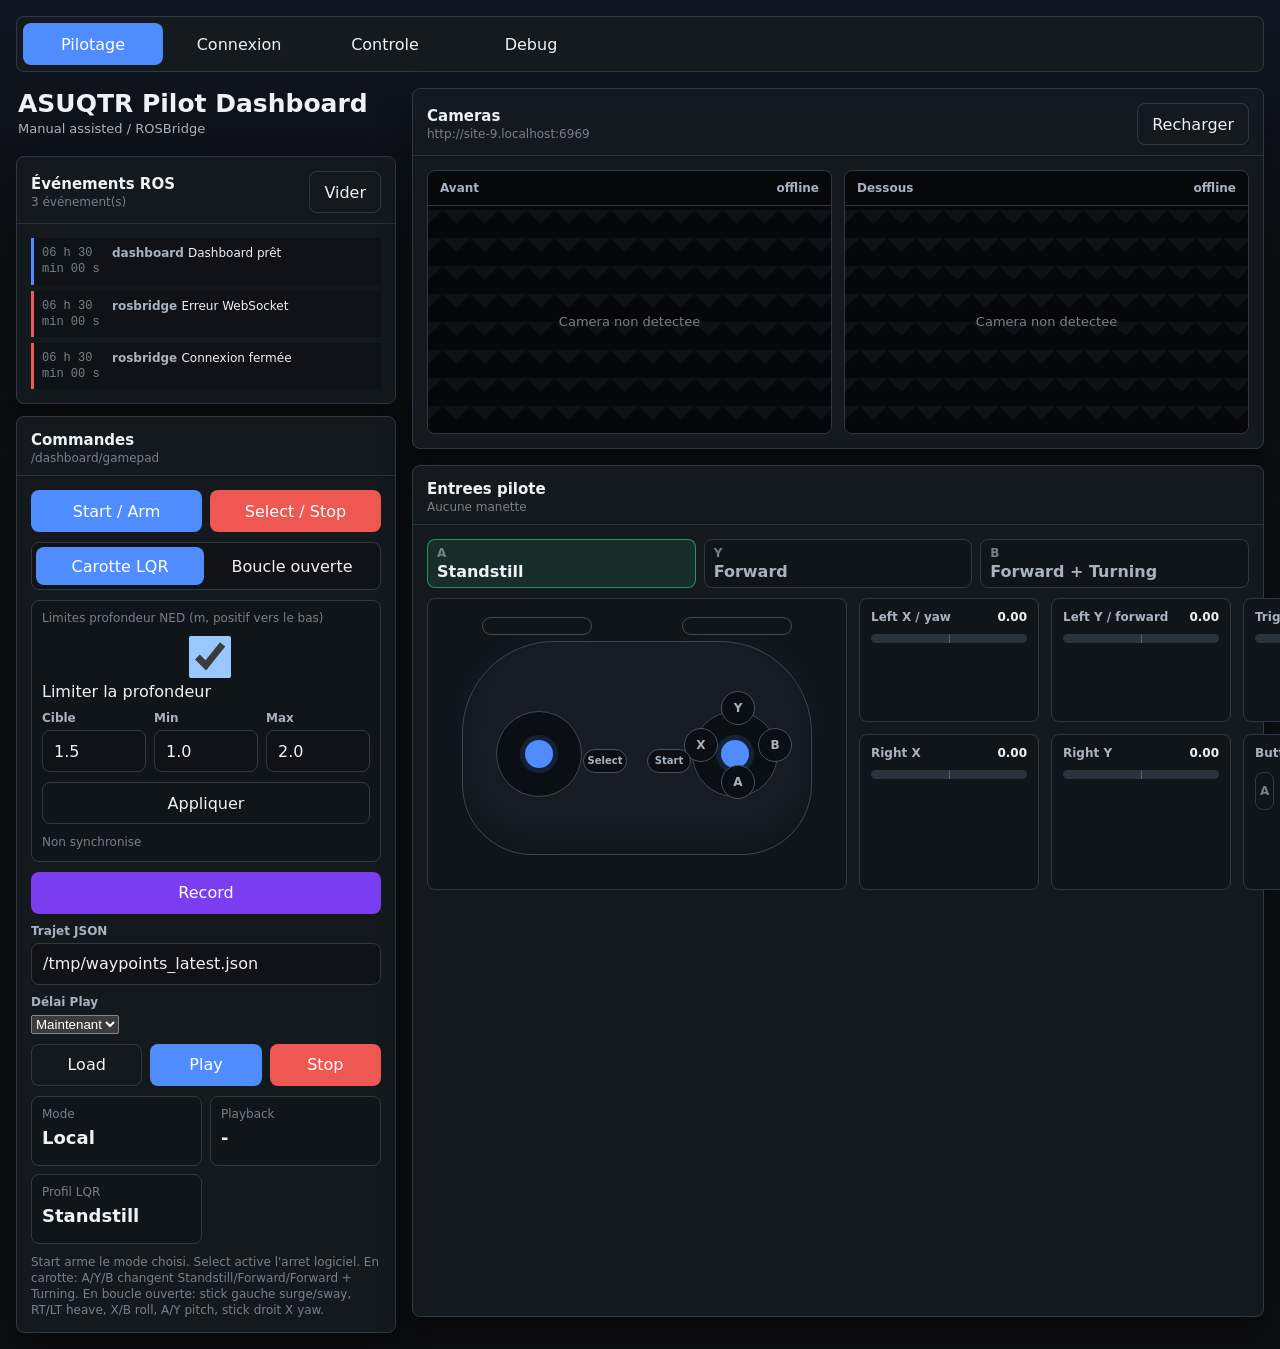
==== commit d6607f75: "Add DVL depth fallback launch" ====
--- a/workspace/packages/sub_hardware/web/manual_assisted_dashboard.html
+++ b/workspace/packages/sub_hardware/web/manual_assisted_dashboard.html
@@ -941,15 +941,15 @@
               <div class="button-row three">
                 <div class="field">
                   <label for="depthBaseTarget">Cible</label>
-                  <input id="depthBaseTarget" type="number" min="-1" max="10" step="0.05" value="0.5">
+                  <input id="depthBaseTarget" type="number" min="-1" max="10" step="0.05" value="1.5">
                 </div>
                 <div class="field">
                   <label for="depthMinTarget">Min</label>
-                  <input id="depthMinTarget" type="number" min="-1" max="10" step="0.05" value="0.2">
+                  <input id="depthMinTarget" type="number" min="-1" max="10" step="0.05" value="1.0">
                 </div>
                 <div class="field">
                   <label for="depthMaxTarget">Max</label>
-                  <input id="depthMaxTarget" type="number" min="-1" max="10" step="0.05" value="0.5">
+                  <input id="depthMaxTarget" type="number" min="-1" max="10" step="0.05" value="2.0">
                 </div>
               </div>
               <button id="applyDepthLimitsBtn" class="ghost" type="button">Appliquer</button>
